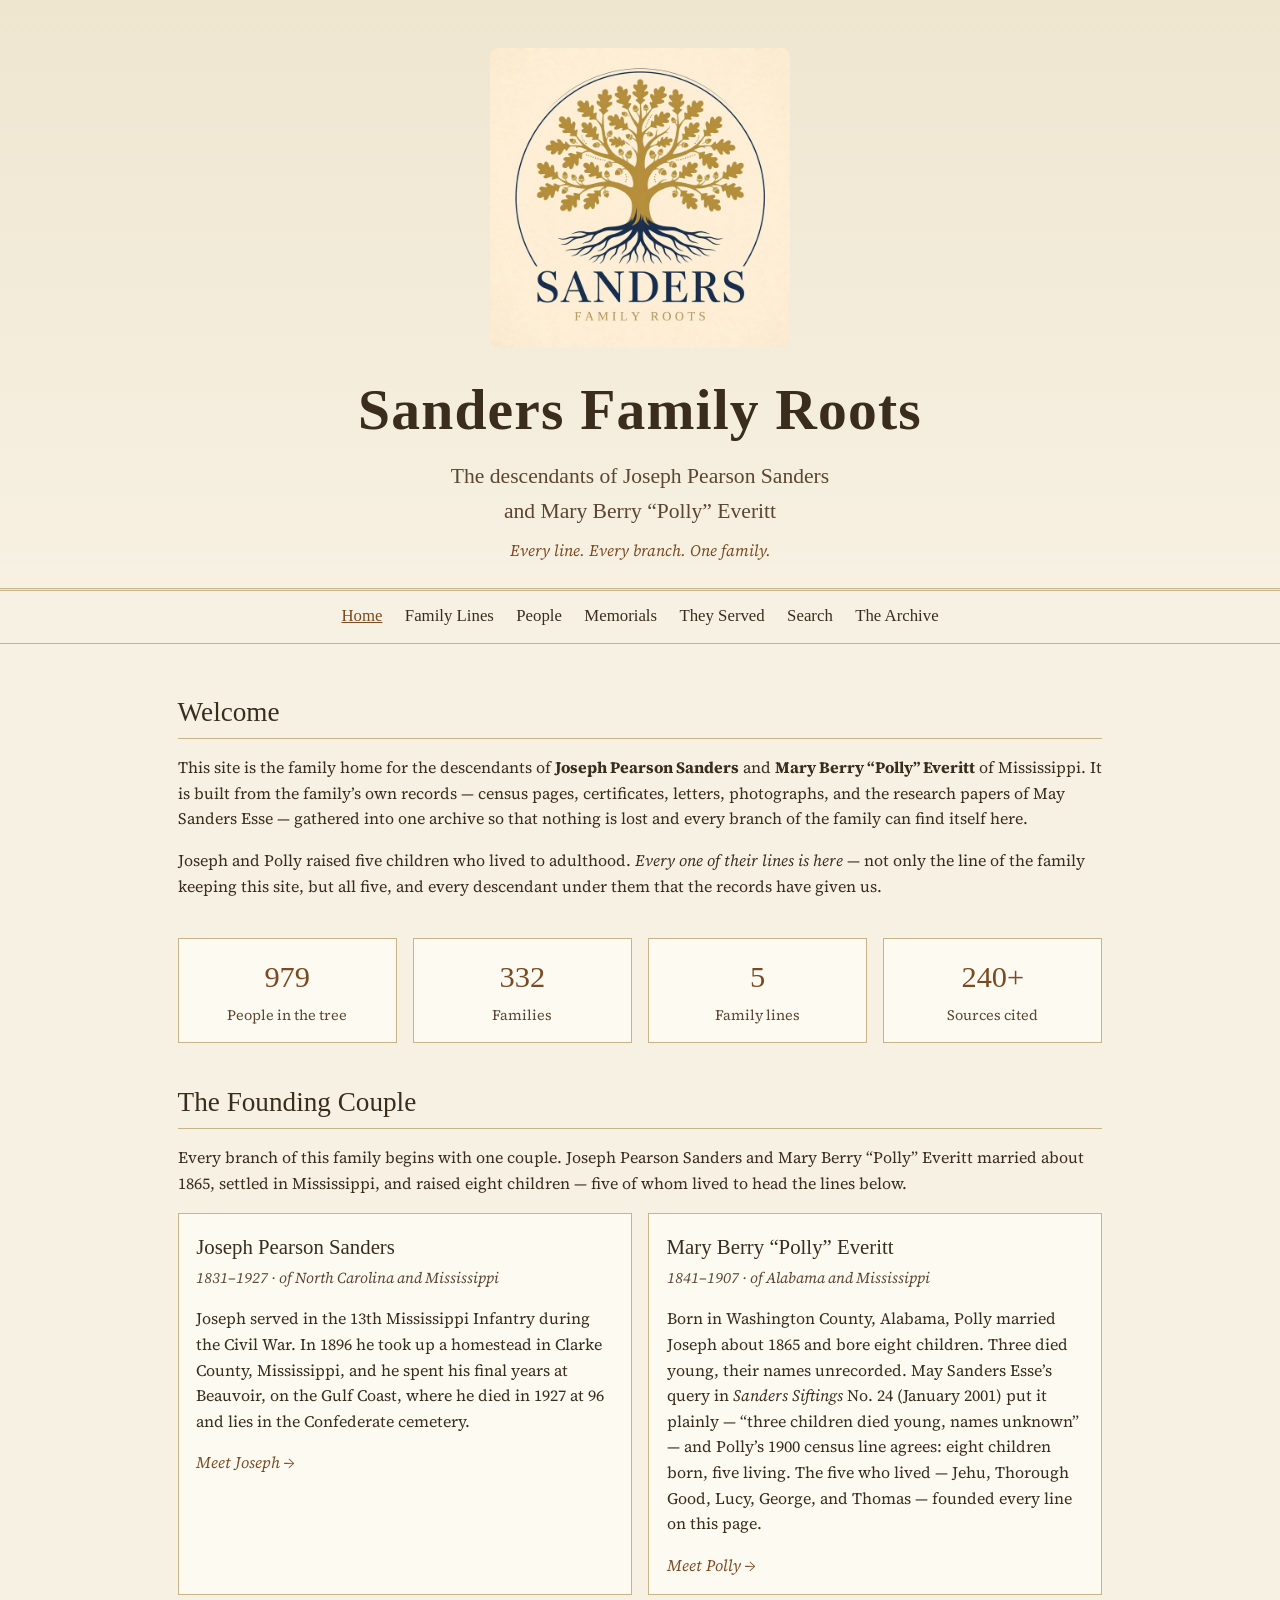
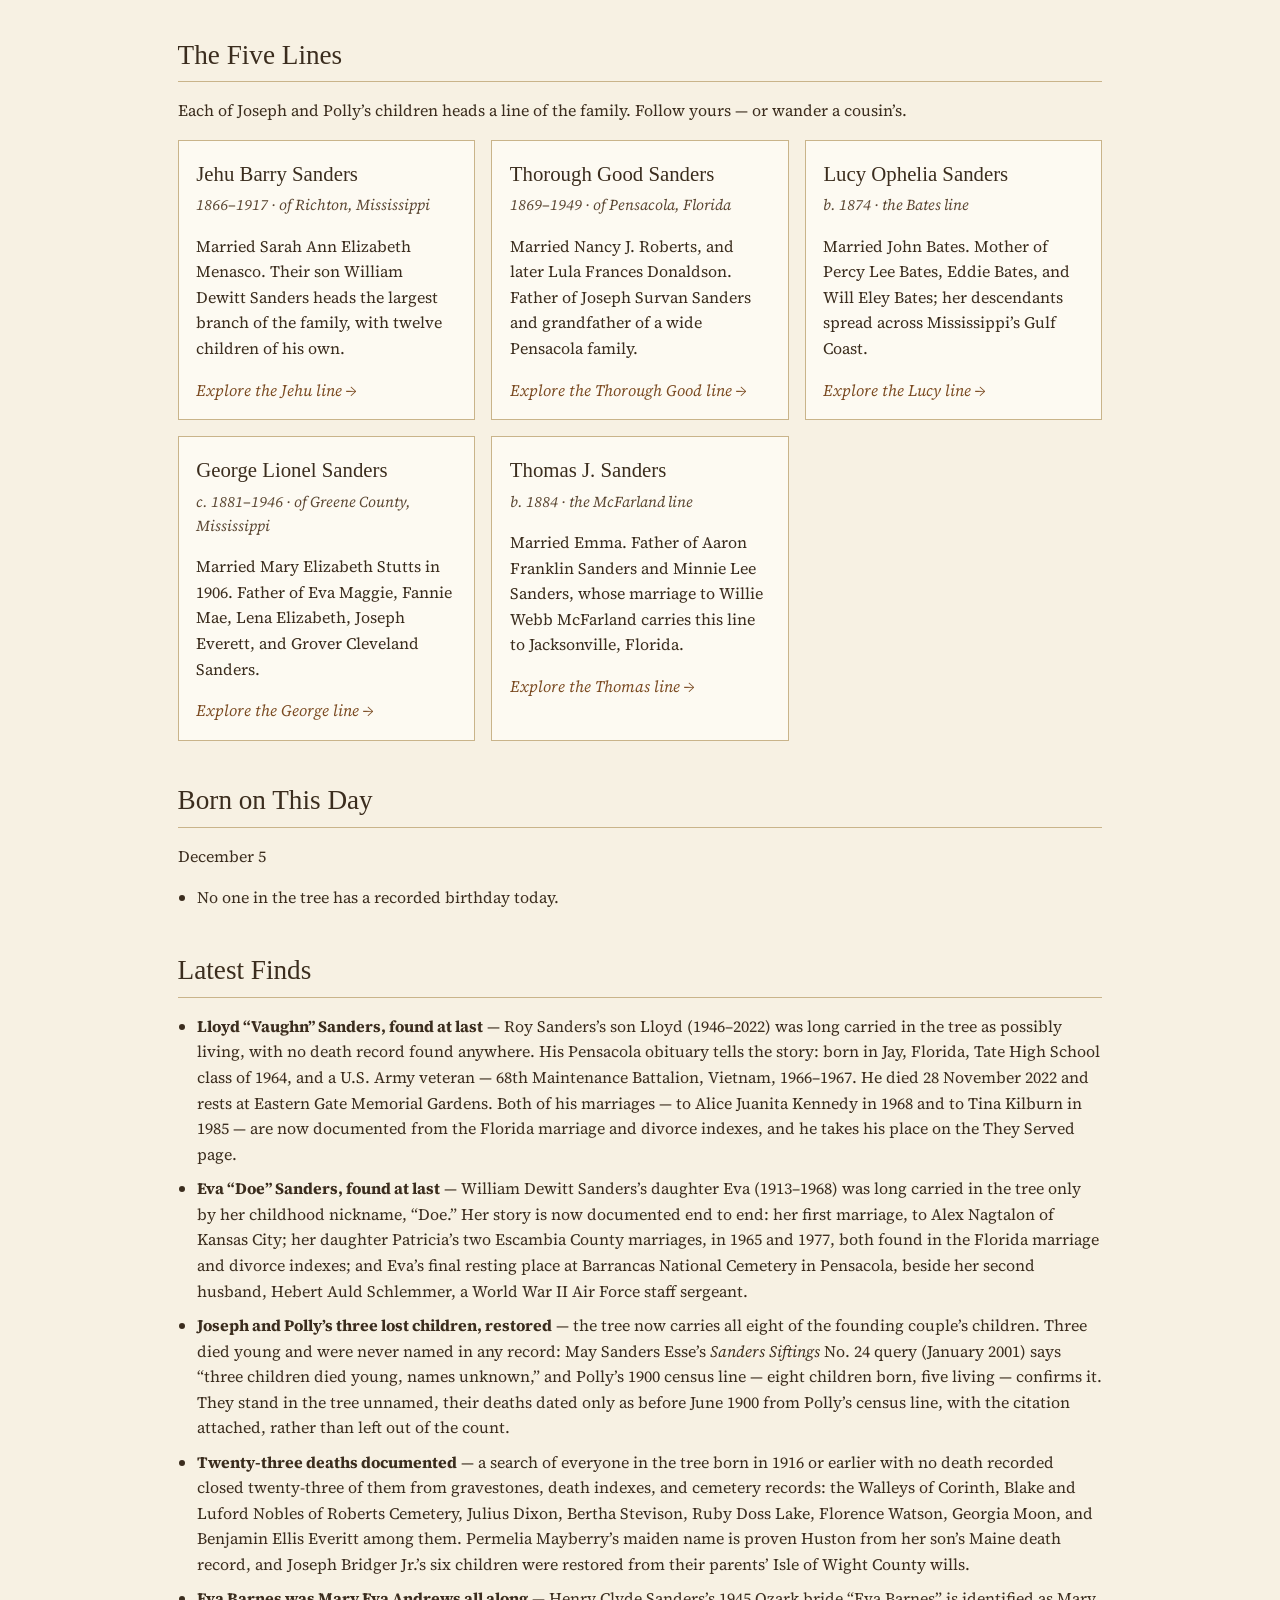
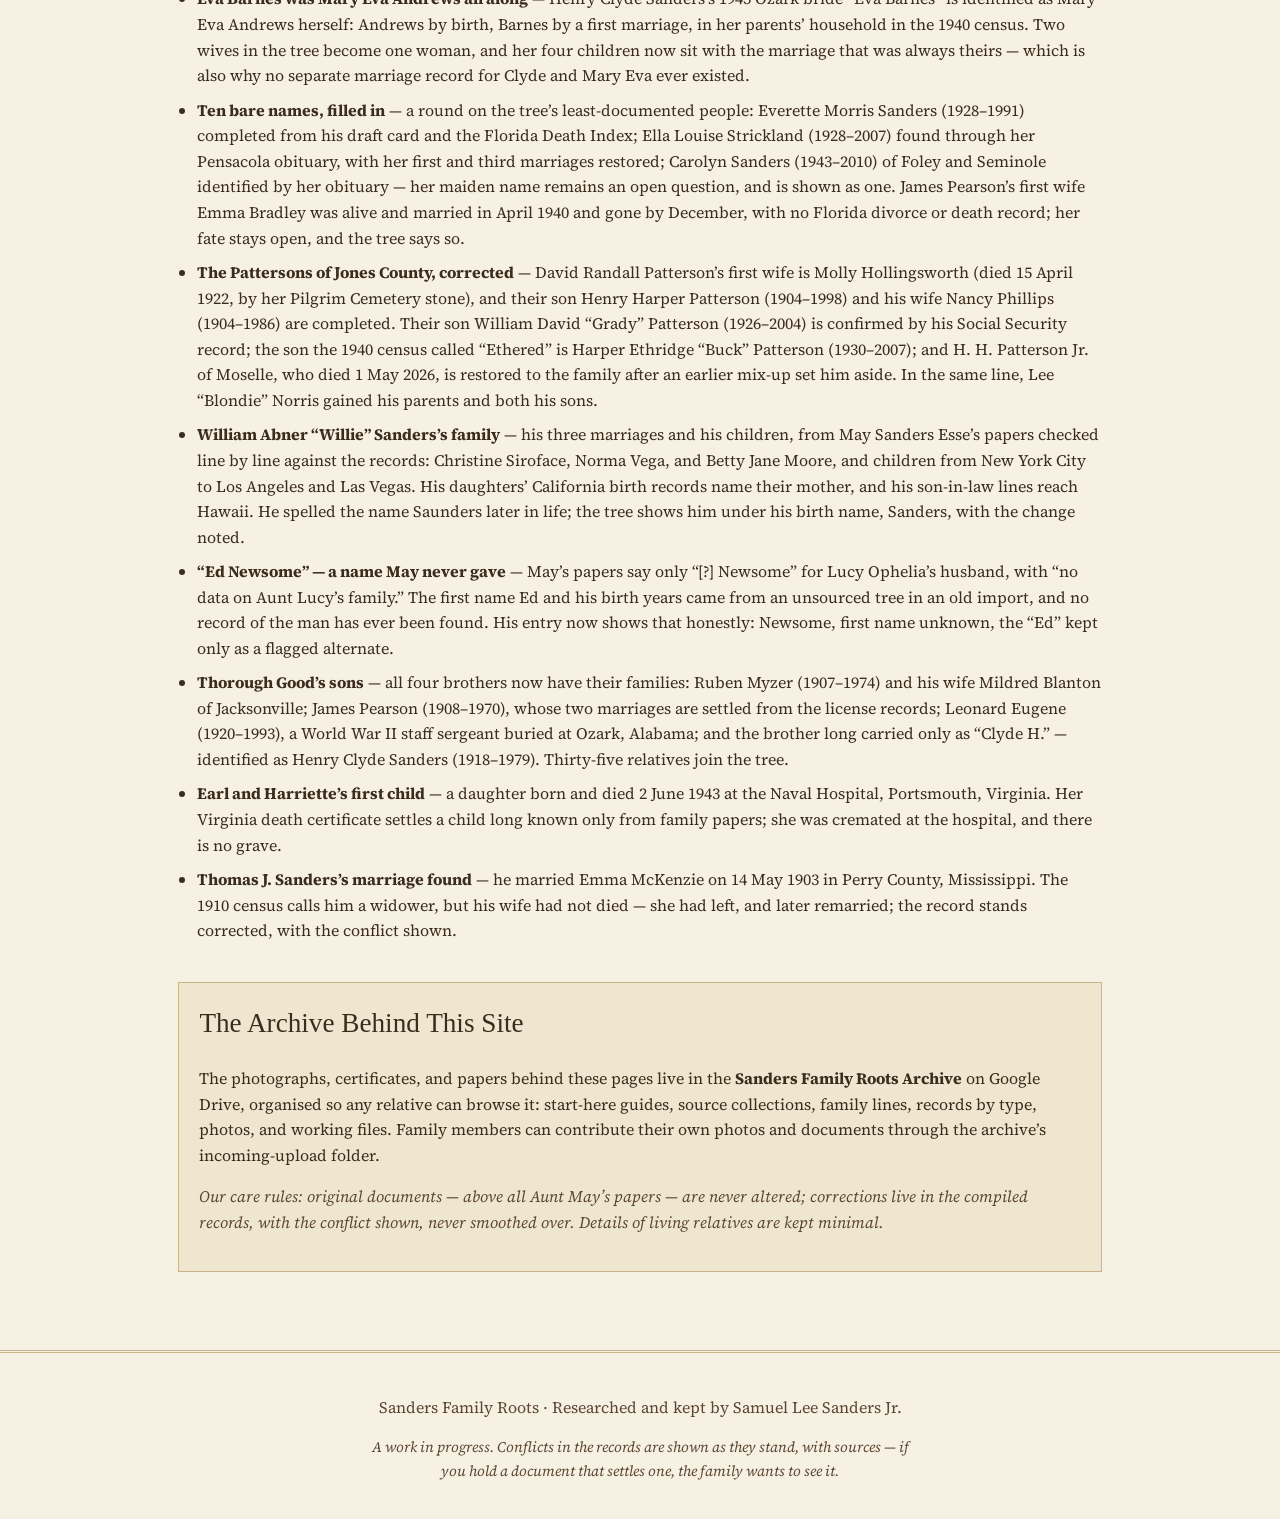
==== index.html @ 0cd50723 "Tree data to 979 people / 332 families; add Samuel Sr. military service view" ====
<!DOCTYPE html>
<html lang="en">
<head>
<meta charset="UTF-8">
<meta name="viewport" content="width=device-width, initial-scale=1.0">
<title>Sanders Family Roots — The Descendants of Joseph Pearson Sanders</title>
<meta name="description" content="A family archive of the descendants of Joseph Pearson Sanders and Mary Berry 'Polly' Everitt — every line, every branch.">
<link rel="preconnect" href="https://fonts.googleapis.com">
<link rel="preconnect" href="https://fonts.gstatic.com" crossorigin>
<link href="https://fonts.googleapis.com/css2?family=IM+Fell+English+SC&family=IM+Fell+English:ital@0;1&family=Source+Serif+4:opsz,wght@8..60,400;8..60,600&display=swap" rel="stylesheet">
<link rel="stylesheet" href="styles.css">
</head>
<body>

<header class="masthead">
  <figure class="site-logo">
    <img src="assets/sanders-family-roots-logo.jpg" alt="Sanders Family Roots logo — a gold oak tree with navy roots inside a circle">
  </figure>
  <h1 class="site-title">Sanders Family Roots</h1>
  <p class="site-subtitle">The descendants of Joseph Pearson Sanders<br>and Mary Berry &ldquo;Polly&rdquo; Everitt</p>
  <p class="site-tagline">Every line. Every branch. One family.</p>
</header>

<nav class="main-nav" aria-label="Main">
  <a href="index.html" aria-current="page">Home</a>
  <a href="lines.html">Family Lines</a>
  <a href="people.html">People</a>
  <a href="memorials.html">Memorials</a>
  <a href="they-served.html">They Served</a>
  <a href="people.html#search">Search</a>
  <a href="index.html#archive">The Archive</a>
</nav>

<main>

  <section class="welcome">
    <h2>Welcome</h2>
    <p>This site is the family home for the descendants of <strong>Joseph Pearson Sanders</strong> and <strong>Mary Berry &ldquo;Polly&rdquo; Everitt</strong> of Mississippi. It is built from the family&rsquo;s own records &mdash; census pages, certificates, letters, photographs, and the research papers of May Sanders Esse &mdash; gathered into one archive so that nothing is lost and every branch of the family can find itself here.</p>
    <p>Joseph and Polly raised five children who lived to adulthood. <em>Every one of their lines is here</em> &mdash; not only the line of the family keeping this site, but all five, and every descendant under them that the records have given us.</p>
  </section>

  <section class="stats" aria-label="The archive in numbers">
    <div class="stat"><span class="stat-number">979</span><span class="stat-label">People in the tree</span></div>
    <div class="stat"><span class="stat-number">332</span><span class="stat-label">Families</span></div>
    <div class="stat"><span class="stat-number">5</span><span class="stat-label">Family lines</span></div>
    <div class="stat"><span class="stat-number">240+</span><span class="stat-label">Sources cited</span></div>
  </section>

  <section class="lines founders">
    <h2>The Founding Couple</h2>
    <p class="lines-intro">Every branch of this family begins with one couple. Joseph Pearson Sanders and Mary Berry &ldquo;Polly&rdquo; Everitt married about 1865, settled in Mississippi, and raised eight children &mdash; five of whom lived to head the lines below.</p>
    <div class="line-cards">

      <article class="line-card">
        <h3>Joseph Pearson Sanders</h3>
        <p class="line-dates">1831–1927 &middot; of North Carolina and Mississippi</p>
        <p>Joseph served in the 13th Mississippi Infantry during the Civil War. In 1896 he took up a homestead in Clarke County, Mississippi, and he spent his final years at Beauvoir, on the Gulf Coast, where he died in 1927 at 96 and lies in the Confederate cemetery.</p>
        <a class="line-link" href="person.html?id=I18109010281">Meet Joseph &rarr;</a>
      </article>

      <article class="line-card">
        <h3>Mary Berry &ldquo;Polly&rdquo; Everitt</h3>
        <p class="line-dates">1841–1907 &middot; of Alabama and Mississippi</p>
        <p>Born in Washington County, Alabama, Polly married Joseph about 1865 and bore eight children. Three died young, their names unrecorded. May Sanders Esse&rsquo;s query in <em>Sanders Siftings</em> No.&nbsp;24 (January 2001) put it plainly &mdash; &ldquo;three children died young, names unknown&rdquo; &mdash; and Polly&rsquo;s 1900 census line agrees: eight children born, five living. The five who lived &mdash; Jehu, Thorough Good, Lucy, George, and Thomas &mdash; founded every line on this page.</p>
        <a class="line-link" href="person.html?id=I18109010239">Meet Polly &rarr;</a>
      </article>

    </div>
  </section>

  <section class="lines">
    <h2>The Five Lines</h2>
    <p class="lines-intro">Each of Joseph and Polly&rsquo;s children heads a line of the family. Follow yours &mdash; or wander a cousin&rsquo;s.</p>
    <div class="line-cards">

      <article class="line-card">
        <h3>Jehu Barry Sanders</h3>
        <p class="line-dates">1866–1917 &middot; of Richton, Mississippi</p>
        <p>Married Sarah Ann Elizabeth Menasco. Their son William Dewitt Sanders heads the largest branch of the family, with twelve children of his own.</p>
        <a class="line-link" href="lines.html#jehu">Explore the Jehu line &rarr;</a>
      </article>

      <article class="line-card">
        <h3>Thorough Good Sanders</h3>
        <p class="line-dates">1869–1949 &middot; of Pensacola, Florida</p>
        <p>Married Nancy J. Roberts, and later Lula Frances Donaldson. Father of Joseph Survan Sanders and grandfather of a wide Pensacola family.</p>
        <a class="line-link" href="lines.html#thorough-good">Explore the Thorough Good line &rarr;</a>
      </article>

      <article class="line-card">
        <h3>Lucy Ophelia Sanders</h3>
        <p class="line-dates">b. 1874 &middot; the Bates line</p>
        <p>Married John Bates. Mother of Percy Lee Bates, Eddie Bates, and Will Eley Bates; her descendants spread across Mississippi&rsquo;s Gulf Coast.</p>
        <a class="line-link" href="lines.html#lucy">Explore the Lucy line &rarr;</a>
      </article>

      <article class="line-card">
        <h3>George Lionel Sanders</h3>
        <p class="line-dates">c. 1881–1946 &middot; of Greene County, Mississippi</p>
        <p>Married Mary Elizabeth Stutts in 1906. Father of Eva Maggie, Fannie Mae, Lena Elizabeth, Joseph Everett, and Grover Cleveland Sanders.</p>
        <a class="line-link" href="lines.html#george">Explore the George line &rarr;</a>
      </article>

      <article class="line-card">
        <h3>Thomas J. Sanders</h3>
        <p class="line-dates">b. 1884 &middot; the McFarland line</p>
        <p>Married Emma. Father of Aaron Franklin Sanders and Minnie Lee Sanders, whose marriage to Willie Webb McFarland carries this line to Jacksonville, Florida.</p>
        <a class="line-link" href="lines.html#thomas">Explore the Thomas line &rarr;</a>
      </article>

    </div>
  </section>

  <section class="latest" id="born-today" hidden>
    <h2>Born on This Day</h2>
    <p class="born-today-date"></p>
    <ul class="finds born-today-list"></ul>
  </section>
  <script>
  (function () {
    var now = new Date();
    var md = String(now.getMonth() + 1).padStart(2, "0") + "-" + String(now.getDate()).padStart(2, "0");
    var monthNames = ["January", "February", "March", "April", "May", "June", "July",
                      "August", "September", "October", "November", "December"];
    fetch("data/people.json")
      .then(function (r) { return r.json(); })
      .then(function (data) {
        var hits = data.people.filter(function (p) { return p.birth_md === md; });
        hits.sort(function (a, b) { return (a.birth_year || 0) - (b.birth_year || 0); });
        var sec = document.getElementById("born-today");
        sec.querySelector(".born-today-date").textContent =
          monthNames[now.getMonth()] + " " + now.getDate();
        var list = sec.querySelector(".born-today-list");
        if (!hits.length) {
          var li = document.createElement("li");
          li.textContent = "No one in the tree has a recorded birthday today.";
          list.appendChild(li);
        } else {
          hits.forEach(function (p) {
            var li = document.createElement("li");
            var a = document.createElement("a");
            a.href = "person.html?id=" + p.id;
            a.textContent = p.name;
            li.appendChild(a);
            li.appendChild(document.createTextNode(
              " \u2014 born " + p.birth_date + " \u00b7 " + p.line));
            list.appendChild(li);
          });
        }
        sec.hidden = false;
      })
      .catch(function () { /* leave the section hidden if the data cannot load */ });
  })();
  </script>

  <section class="latest">
    <h2>Latest Finds</h2>
    <ul class="finds">
      <li><strong>Lloyd &ldquo;Vaughn&rdquo; Sanders, found at last</strong> &mdash; Roy Sanders&rsquo;s son Lloyd (1946&ndash;2022) was long carried in the tree as possibly living, with no death record found anywhere. His Pensacola obituary tells the story: born in Jay, Florida, Tate High School class of 1964, and a U.S. Army veteran &mdash; 68th Maintenance Battalion, Vietnam, 1966&ndash;1967. He died 28 November 2022 and rests at Eastern Gate Memorial Gardens. Both of his marriages &mdash; to Alice Juanita Kennedy in 1968 and to Tina Kilburn in 1985 &mdash; are now documented from the Florida marriage and divorce indexes, and he takes his place on the They Served page.</li>
      <li><strong>Eva &ldquo;Doe&rdquo; Sanders, found at last</strong> &mdash; William Dewitt Sanders&rsquo;s daughter Eva (1913&ndash;1968) was long carried in the tree only by her childhood nickname, &ldquo;Doe.&rdquo; Her story is now documented end to end: her first marriage, to Alex Nagtalon of Kansas City; her daughter Patricia&rsquo;s two Escambia County marriages, in 1965 and 1977, both found in the Florida marriage and divorce indexes; and Eva&rsquo;s final resting place at Barrancas National Cemetery in Pensacola, beside her second husband, Hebert Auld Schlemmer, a World War II Air Force staff sergeant.</li>
      <li><strong>Joseph and Polly&rsquo;s three lost children, restored</strong> &mdash; the tree now carries all eight of the founding couple&rsquo;s children. Three died young and were never named in any record: May Sanders Esse&rsquo;s <em>Sanders Siftings</em> No.&nbsp;24 query (January 2001) says &ldquo;three children died young, names unknown,&rdquo; and Polly&rsquo;s 1900 census line &mdash; eight children born, five living &mdash; confirms it. They stand in the tree unnamed, their deaths dated only as before June 1900 from Polly&rsquo;s census line, with the citation attached, rather than left out of the count.</li>
      <li><strong>Twenty-three deaths documented</strong> &mdash; a search of everyone in the tree born in 1916 or earlier with no death recorded closed twenty-three of them from gravestones, death indexes, and cemetery records: the Walleys of Corinth, Blake and Luford Nobles of Roberts Cemetery, Julius Dixon, Bertha Stevison, Ruby Doss Lake, Florence Watson, Georgia Moon, and Benjamin Ellis Everitt among them. Permelia Mayberry&rsquo;s maiden name is proven Huston from her son&rsquo;s Maine death record, and Joseph Bridger Jr.&rsquo;s six children were restored from their parents&rsquo; Isle of Wight County wills.</li>
      <li><strong>Eva Barnes was Mary Eva Andrews all along</strong> &mdash; Henry Clyde Sanders&rsquo;s 1945 Ozark bride &ldquo;Eva Barnes&rdquo; is identified as Mary Eva Andrews herself: Andrews by birth, Barnes by a first marriage, in her parents&rsquo; household in the 1940 census. Two wives in the tree become one woman, and her four children now sit with the marriage that was always theirs &mdash; which is also why no separate marriage record for Clyde and Mary Eva ever existed.</li>
      <li><strong>Ten bare names, filled in</strong> &mdash; a round on the tree&rsquo;s least-documented people: Everette Morris Sanders (1928&ndash;1991) completed from his draft card and the Florida Death Index; Ella Louise Strickland (1928&ndash;2007) found through her Pensacola obituary, with her first and third marriages restored; Carolyn Sanders (1943&ndash;2010) of Foley and Seminole identified by her obituary &mdash; her maiden name remains an open question, and is shown as one. James Pearson&rsquo;s first wife Emma Bradley was alive and married in April 1940 and gone by December, with no Florida divorce or death record; her fate stays open, and the tree says so.</li>
      <li><strong>The Pattersons of Jones County, corrected</strong> &mdash; David Randall Patterson&rsquo;s first wife is Molly Hollingsworth (died 15 April 1922, by her Pilgrim Cemetery stone), and their son Henry Harper Patterson (1904&ndash;1998) and his wife Nancy Phillips (1904&ndash;1986) are completed. Their son William David &ldquo;Grady&rdquo; Patterson (1926&ndash;2004) is confirmed by his Social Security record; the son the 1940 census called &ldquo;Ethered&rdquo; is Harper Ethridge &ldquo;Buck&rdquo; Patterson (1930&ndash;2007); and H.&nbsp;H. Patterson Jr. of Moselle, who died 1 May 2026, is restored to the family after an earlier mix-up set him aside. In the same line, Lee &ldquo;Blondie&rdquo; Norris gained his parents and both his sons.</li>
      <li><strong>William Abner &ldquo;Willie&rdquo; Sanders&rsquo;s family</strong> &mdash; his three marriages and his children, from May Sanders Esse&rsquo;s papers checked line by line against the records: Christine Siroface, Norma Vega, and Betty Jane Moore, and children from New York City to Los Angeles and Las Vegas. His daughters&rsquo; California birth records name their mother, and his son-in-law lines reach Hawaii. He spelled the name Saunders later in life; the tree shows him under his birth name, Sanders, with the change noted.</li>
      <li><strong>&ldquo;Ed Newsome&rdquo; &mdash; a name May never gave</strong> &mdash; May&rsquo;s papers say only &ldquo;[?] Newsome&rdquo; for Lucy Ophelia&rsquo;s husband, with &ldquo;no data on Aunt Lucy&rsquo;s family.&rdquo; The first name Ed and his birth years came from an unsourced tree in an old import, and no record of the man has ever been found. His entry now shows that honestly: Newsome, first name unknown, the &ldquo;Ed&rdquo; kept only as a flagged alternate.</li>
      <li><strong>Thorough Good&rsquo;s sons</strong> &mdash; all four brothers now have their families: Ruben Myzer (1907&ndash;1974) and his wife Mildred Blanton of Jacksonville; James Pearson (1908&ndash;1970), whose two marriages are settled from the license records; Leonard Eugene (1920&ndash;1993), a World War II staff sergeant buried at Ozark, Alabama; and the brother long carried only as &ldquo;Clyde H.&rdquo; &mdash; identified as Henry Clyde Sanders (1918&ndash;1979). Thirty-five relatives join the tree.</li>
      <li><strong>Earl and Harriette&rsquo;s first child</strong> &mdash; a daughter born and died 2 June 1943 at the Naval Hospital, Portsmouth, Virginia. Her Virginia death certificate settles a child long known only from family papers; she was cremated at the hospital, and there is no grave.</li>
      <li><strong>Thomas J. Sanders&rsquo;s marriage found</strong> &mdash; he married Emma McKenzie on 14 May 1903 in Perry County, Mississippi. The 1910 census calls him a widower, but his wife had not died &mdash; she had left, and later remarried; the record stands corrected, with the conflict shown.</li>
    </ul>
  </section>

  <section class="archive-note" id="archive">
    <h2>The Archive Behind This Site</h2>
    <p>The photographs, certificates, and papers behind these pages live in the <strong>Sanders Family Roots Archive</strong> on Google Drive, organised so any relative can browse it: start-here guides, source collections, family lines, records by type, photos, and working files. Family members can contribute their own photos and documents through the archive&rsquo;s incoming-upload folder.</p>
    <p class="care-rules">Our care rules: original documents &mdash; above all Aunt May&rsquo;s papers &mdash; are never altered; corrections live in the compiled records, with the conflict shown, never smoothed over. Details of living relatives are kept minimal.</p>
  </section>

</main>

<footer>
  <p>Sanders Family Roots &middot; Researched and kept by Samuel Lee Sanders Jr.</p>
  <p class="footer-note">A work in progress. Conflicts in the records are shown as they stand, with sources &mdash; if you hold a document that settles one, the family wants to see it.</p>
</footer>

</body>
</html>
---- styles.css ----
/* Sanders Family Roots — archival paper style */
:root {
  --paper: #f7f1e3;
  --paper-deep: #efe6d0;
  --ink: #3b2d1e;
  --ink-soft: #5a4632;
  --accent: #7a4a21;
  --rule: #c9b48a;
  --card: #fdfaf2;
}

* { box-sizing: border-box; }

body {
  margin: 0;
  background: var(--paper);
  color: var(--ink);
  font-family: "Source Serif 4", Georgia, "Times New Roman", serif;
  line-height: 1.6;
}

/* Masthead */
.masthead {
  text-align: center;
  padding: 3rem 1rem 1.5rem;
  background: linear-gradient(var(--paper-deep), var(--paper));
  border-bottom: 3px double var(--rule);
}

.portrait { margin: 0 auto 1rem; max-width: 240px; }
.portrait img {
  width: 100%;
  border: 1px solid var(--rule);
  padding: 6px;
  background: var(--card);
  box-shadow: 0 2px 10px rgba(59, 45, 30, 0.18);
}
.portrait figcaption {
  font-style: italic;
  color: var(--ink-soft);
  font-size: 0.9rem;
  margin-top: 0.4rem;
}

.site-logo { margin: 0 auto 1rem; max-width: 300px; }
.site-logo img { width: 100%; display: block; border-radius: 8px; }

.site-title {
  font-family: "IM Fell English SC", "IM Fell English", serif;
  font-size: clamp(2.2rem, 6vw, 3.6rem);
  margin: 0.2rem 0;
  letter-spacing: 0.02em;
}
.site-subtitle {
  font-family: "IM Fell English", serif;
  font-size: clamp(1.05rem, 3vw, 1.35rem);
  margin: 0.2rem 0;
  color: var(--ink-soft);
}
.site-tagline { font-style: italic; color: var(--accent); margin: 0.6rem 0 0; }

/* Nav */
.main-nav {
  display: flex; flex-wrap: wrap; justify-content: center; gap: 0.4rem 1.4rem;
  padding: 0.8rem 1rem;
  border-bottom: 1px solid var(--rule);
  background: var(--paper);
}
.main-nav a {
  color: var(--ink); text-decoration: none;
  font-family: "IM Fell English", serif; font-size: 1.05rem;
}
.main-nav a:hover, .main-nav a[aria-current="page"] { color: var(--accent); text-decoration: underline; }

/* Layout */
main { max-width: 960px; margin: 0 auto; padding: 1.5rem 1.1rem 2.5rem; }
section { margin-bottom: 2.4rem; }
h2 {
  font-family: "IM Fell English SC", "IM Fell English", serif;
  font-size: 1.7rem; font-weight: normal;
  border-bottom: 1px solid var(--rule);
  padding-bottom: 0.25rem; margin-bottom: 0.9rem;
}
h3 { font-family: "IM Fell English", serif; font-weight: normal; font-size: 1.3rem; margin: 0 0 0.2rem; }

/* Stats */
.stats { display: flex; flex-wrap: wrap; gap: 1rem; justify-content: space-between; }
.stat {
  flex: 1 1 140px; text-align: center;
  background: var(--card); border: 1px solid var(--rule);
  padding: 0.9rem 0.5rem;
}
.stat-number { display: block; font-family: "IM Fell English", serif; font-size: 1.9rem; color: var(--accent); }
.stat-label { font-size: 0.9rem; color: var(--ink-soft); }

/* Line cards */
.line-cards { display: grid; grid-template-columns: repeat(auto-fit, minmax(260px, 1fr)); gap: 1rem; }
.line-card { background: var(--card); border: 1px solid var(--rule); padding: 1rem 1.1rem; }
.line-dates { font-style: italic; color: var(--ink-soft); margin: 0 0 0.5rem; font-size: 0.95rem; }
.line-link { color: var(--accent); text-decoration: none; font-style: italic; }
.line-link:hover { text-decoration: underline; }

/* Finds */
.finds { padding-left: 1.2rem; }
.finds li { margin-bottom: 0.55rem; }

/* Archive note */
.archive-note { background: var(--paper-deep); border: 1px solid var(--rule); padding: 1.2rem 1.3rem; }
.archive-note h2 { border-bottom: none; margin-top: 0; }
.care-rules { font-style: italic; color: var(--ink-soft); }

/* Compact masthead for sub-pages */
.masthead.compact { padding: 1.8rem 1rem 1.1rem; }
.masthead.compact .site-title { font-size: clamp(1.8rem, 5vw, 2.6rem); }

/* People index / person view / lines */
.search-wrap label {
  display: block; font-family: "IM Fell English", serif; font-size: 1.05rem; margin-bottom: 0.3rem;
}
.search-wrap input {
  width: 100%; max-width: 480px; padding: 0.55rem 0.7rem;
  font: inherit; color: var(--ink);
  background: var(--card); border: 1px solid var(--rule); border-radius: 2px;
}
.alpha-head {
  margin: 1.3rem 0 0.3rem; color: var(--accent);
  border-bottom: 1px solid var(--rule); padding-bottom: 0.15rem;
}
.person-row { padding: 0.22rem 0; }
.person-row a { color: var(--ink); }
.person-row a:hover { color: var(--accent); }
.person-meta { color: var(--ink-soft); font-size: 0.93rem; }
.line-tag { font-style: italic; }
.living-note { font-style: italic; color: var(--ink-soft); }
.line-badge {
  display: inline-block; background: var(--paper-deep); border: 1px solid var(--rule);
  padding: 0.15rem 0.6rem; font-family: "IM Fell English", serif; color: var(--accent);
}
.facts { display: grid; grid-template-columns: max-content 1fr; gap: 0.25rem 1rem; margin: 1rem 0; }
.facts dt { font-family: "IM Fell English", serif; color: var(--accent); }
.facts dd { margin: 0; }
.rel-list { list-style: none; padding-left: 0; margin: 0.3rem 0 1rem; }
.rel-list li { padding: 0.18rem 0; }
.rel-list a { color: var(--ink); }
.rel-list a:hover { color: var(--accent); }
.none { color: var(--ink-soft); font-style: italic; }
.back-links { margin-top: 1.6rem; }
.line-section h4 { font-family: "IM Fell English", serif; font-weight: normal; font-size: 1.1rem; color: var(--accent); margin: 1rem 0 0.2rem; }

/* Memorials */
.memorial { margin: 1.2rem 0 1.6rem; }
.memorial-photo { margin: 0 0 1rem; max-width: 420px; }
.memorial-photo img {
  width: 100%;
  border: 1px solid var(--rule);
  padding: 6px;
  background: var(--card);
  box-shadow: 0 2px 10px rgba(59, 45, 30, 0.18);
}
.memorial-photo figcaption {
  font-style: italic; color: var(--ink-soft); font-size: 0.92rem; margin-top: 0.4rem;
}
.obituary {
  background: var(--card); border: 1px solid var(--rule);
  padding: 1rem 1.25rem; max-width: 720px;
}
.obituary-source {
  font-family: "IM Fell English", serif; color: var(--accent); margin-top: 0;
}
.memorial-cards {
  display: grid; grid-template-columns: repeat(auto-fill, minmax(220px, 1fr)); gap: 1rem;
}
.memorial-card {
  display: block; background: var(--card); border: 1px solid var(--rule);
  padding: 0.8rem; color: var(--ink); text-decoration: none;
}
.memorial-card:hover { border-color: var(--accent); }
.memorial-card img {
  width: 100%; height: 180px; object-fit: cover;
  border: 1px solid var(--rule); margin-bottom: 0.6rem; background: var(--paper-deep);
}
.memorial-card-name { display: block; font-family: "IM Fell English", serif; font-size: 1.12rem; }
.memorial-card-dates, .memorial-card-burial {
  display: block; color: var(--ink-soft); font-size: 0.92rem;
}
.memorial-card-has { display: block; font-style: italic; color: var(--accent); font-size: 0.92rem; margin-top: 0.3rem; }

/* Footer */
footer {
  text-align: center; padding: 1.6rem 1rem 2.2rem;
  border-top: 3px double var(--rule);
  color: var(--ink-soft);
}
.footer-note { font-style: italic; font-size: 0.92rem; max-width: 560px; margin: 0.3rem auto 0; }
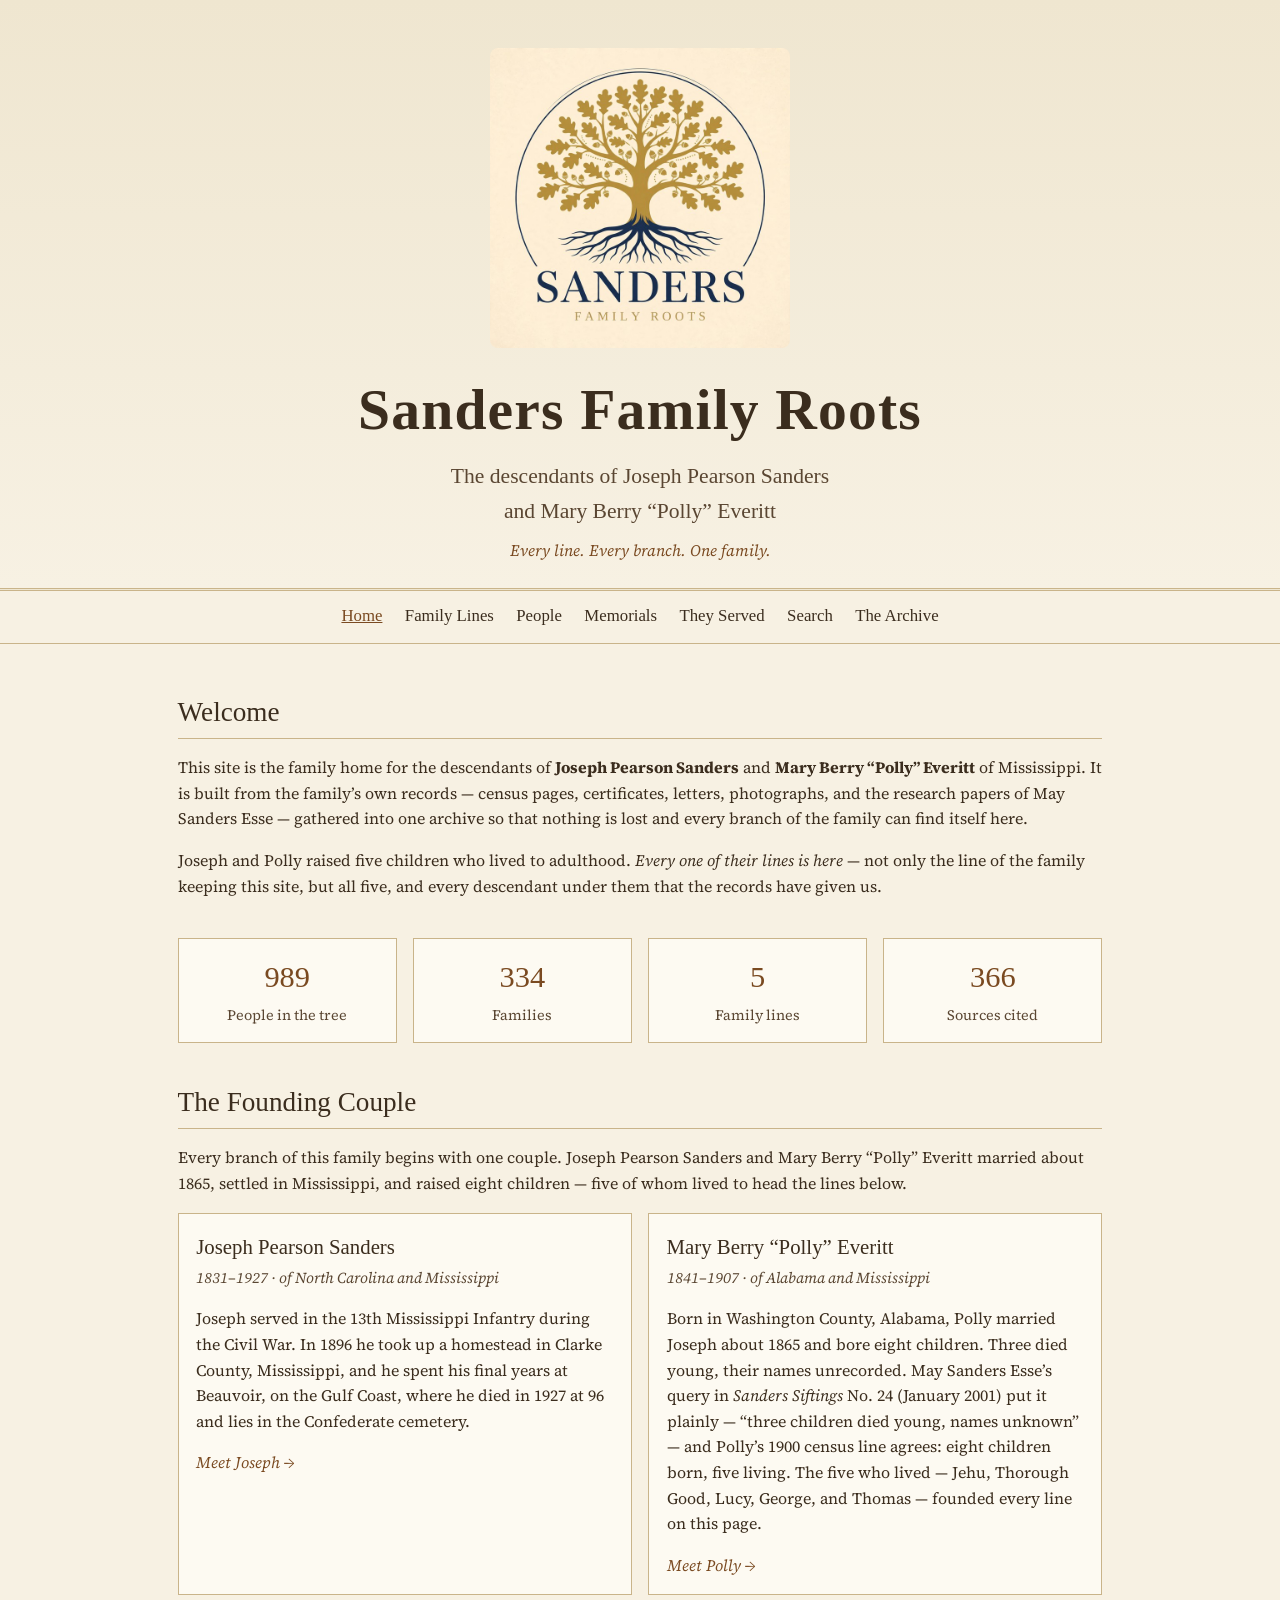
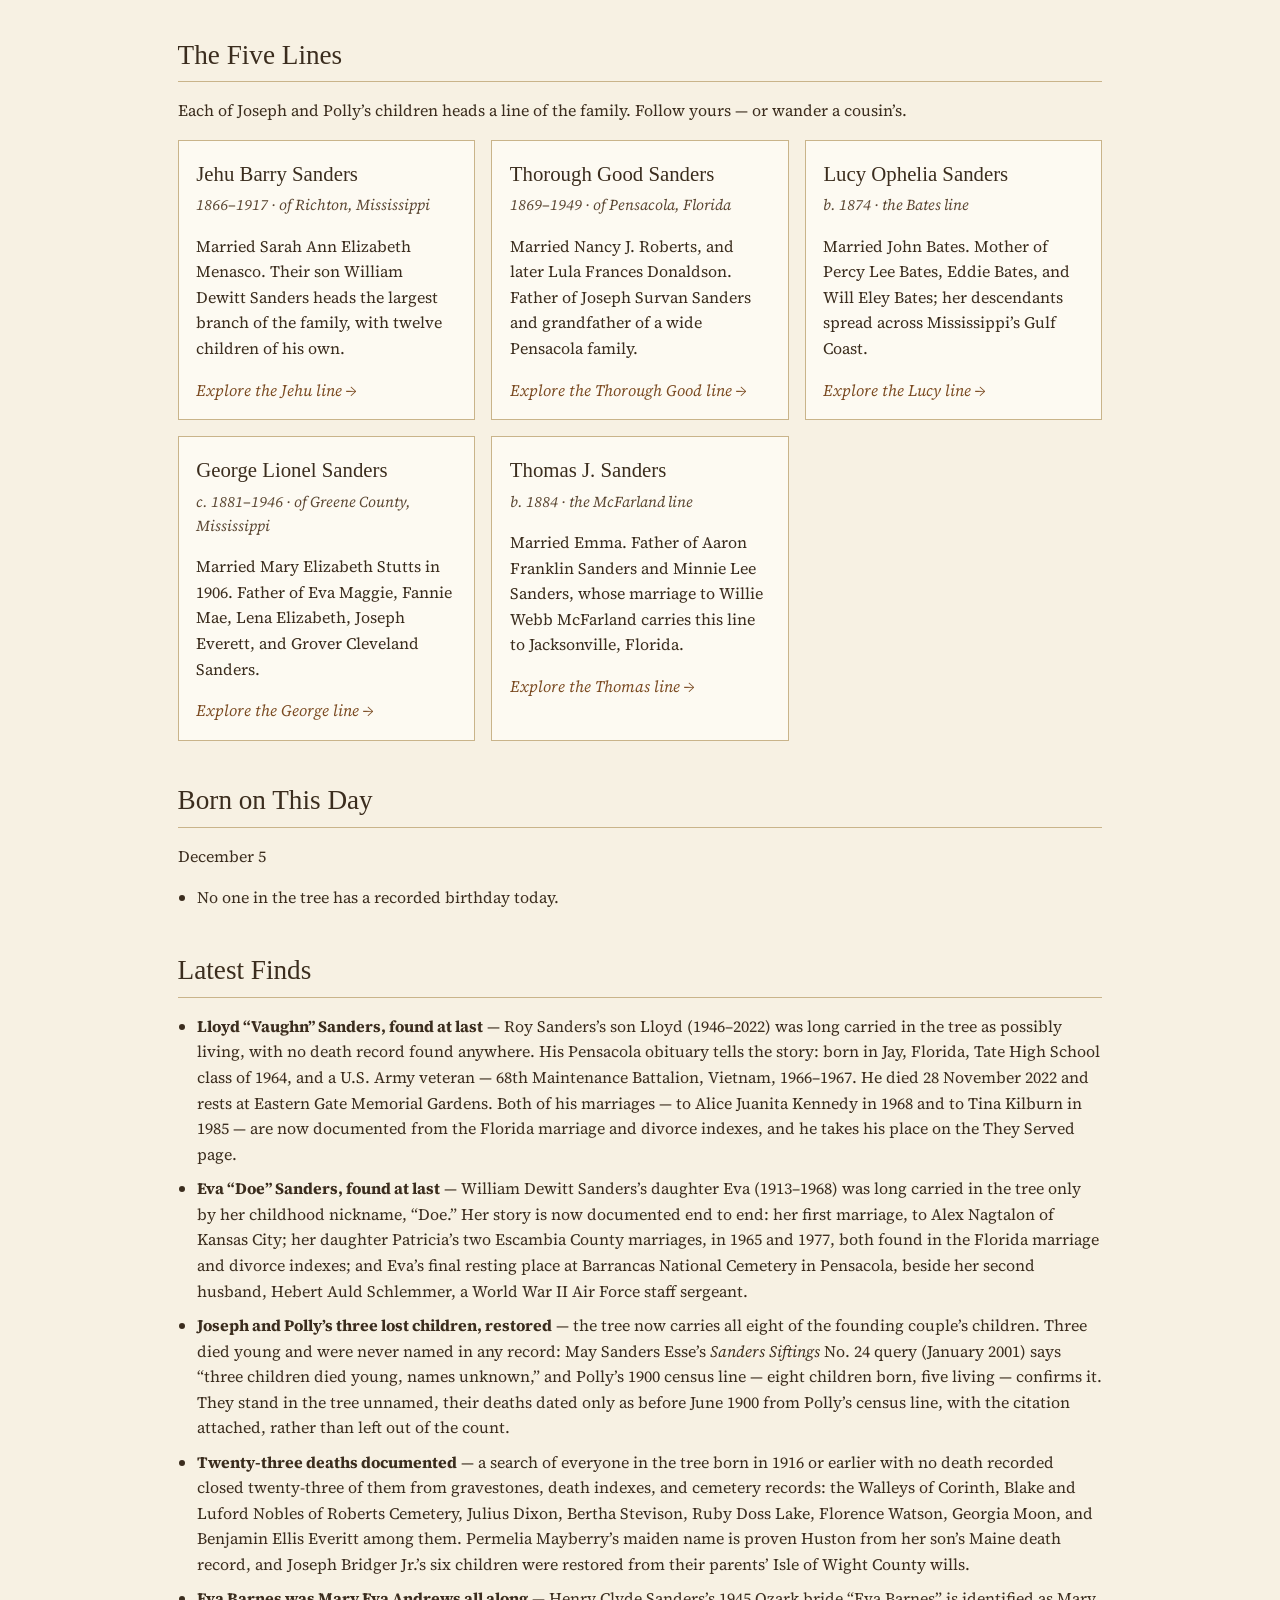
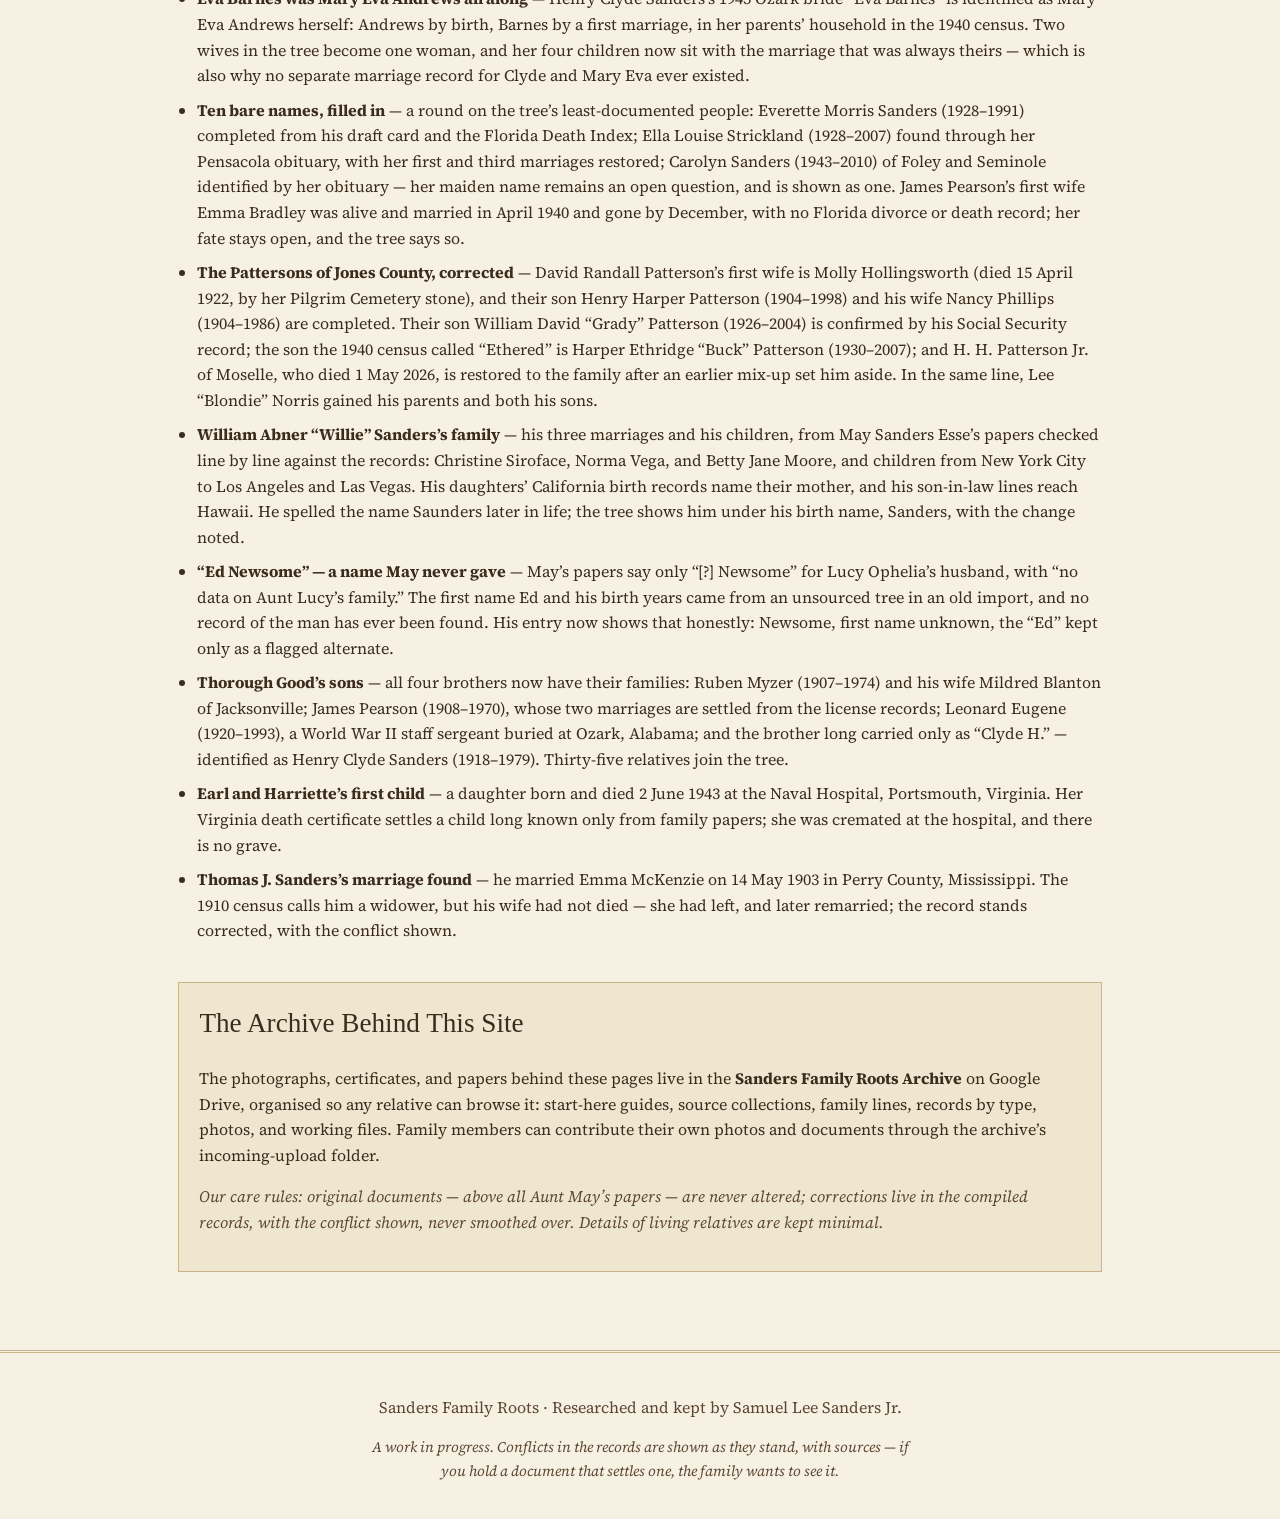
==== commit 773acaf3: "Update to 989 people / 334 families — 22 Nov 2026 folds" ====
--- a/index.html
+++ b/index.html
@@ -40,10 +40,10 @@
   </section>
 
   <section class="stats" aria-label="The archive in numbers">
-    <div class="stat"><span class="stat-number">979</span><span class="stat-label">People in the tree</span></div>
-    <div class="stat"><span class="stat-number">332</span><span class="stat-label">Families</span></div>
+    <div class="stat"><span class="stat-number">989</span><span class="stat-label">People in the tree</span></div>
+    <div class="stat"><span class="stat-number">334</span><span class="stat-label">Families</span></div>
     <div class="stat"><span class="stat-number">5</span><span class="stat-label">Family lines</span></div>
-    <div class="stat"><span class="stat-number">240+</span><span class="stat-label">Sources cited</span></div>
+    <div class="stat"><span class="stat-number">366</span><span class="stat-label">Sources cited</span></div>
   </section>
 
   <section class="lines founders">
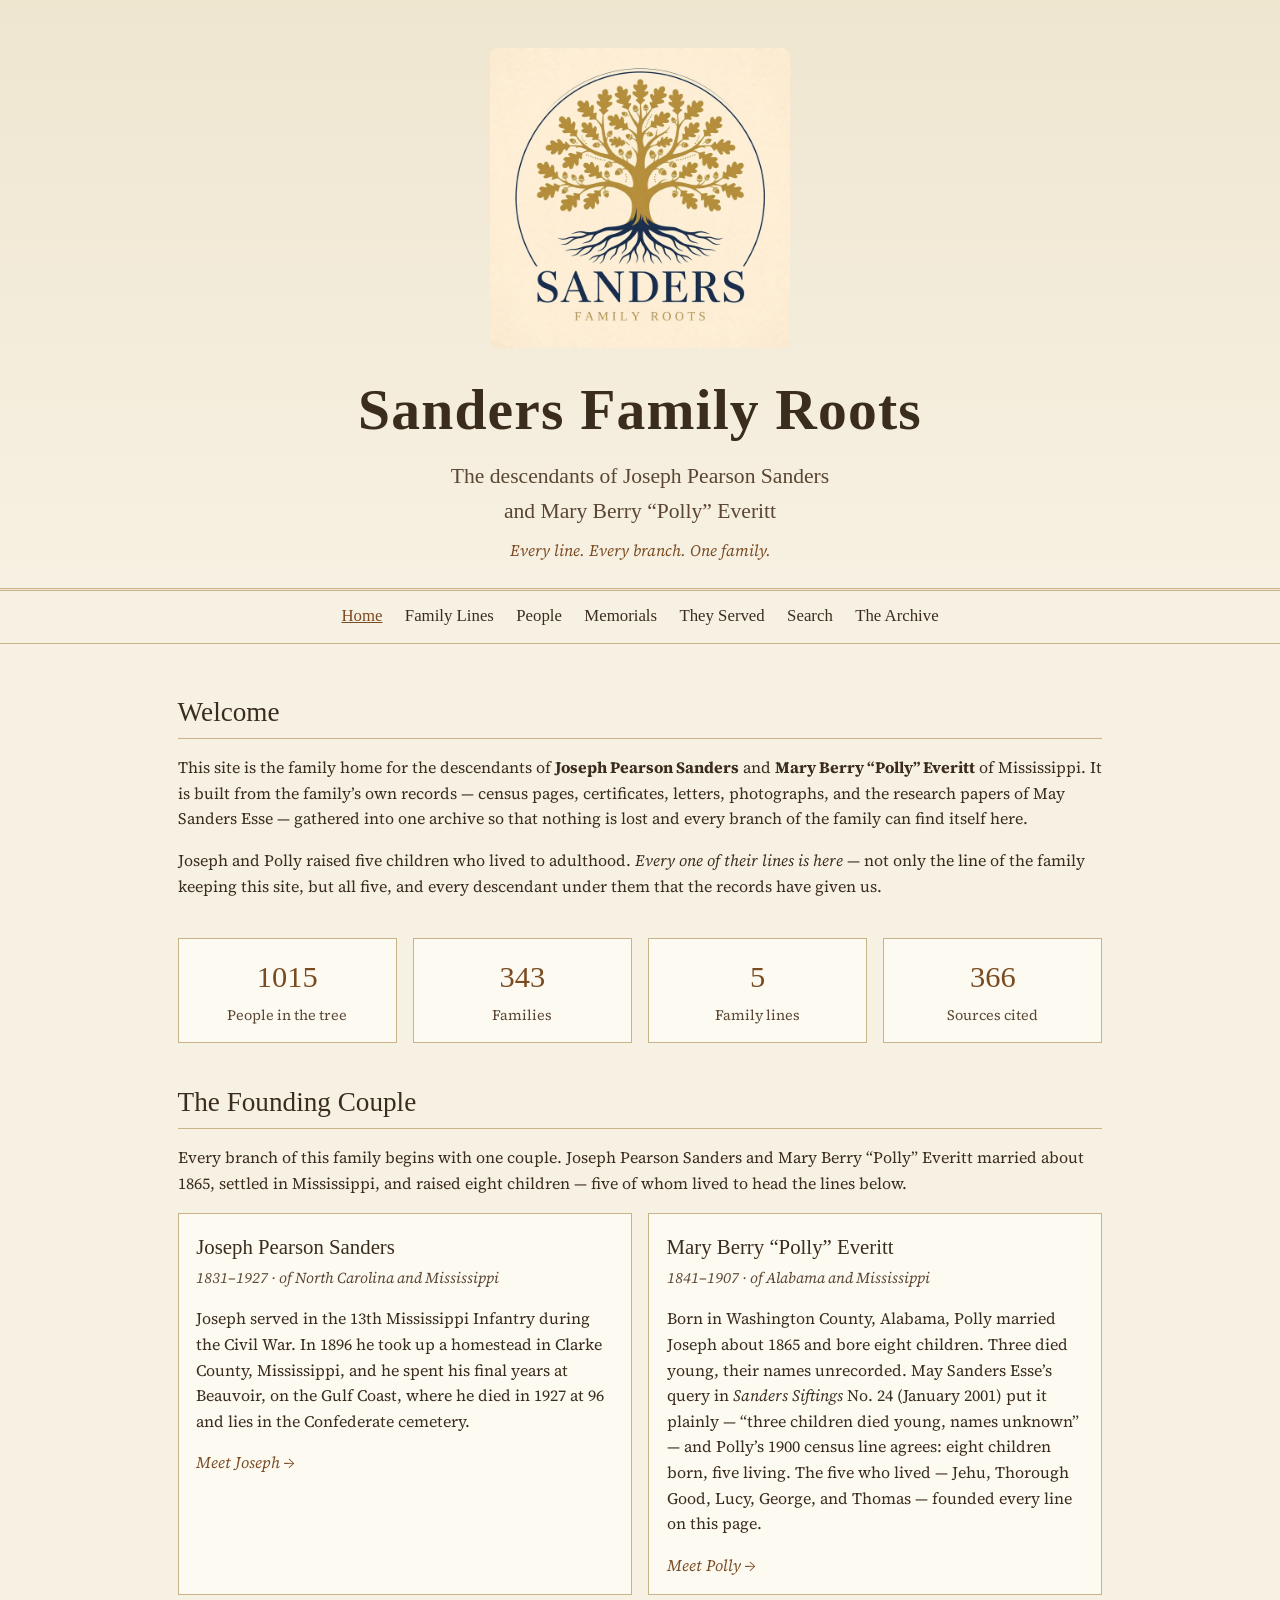
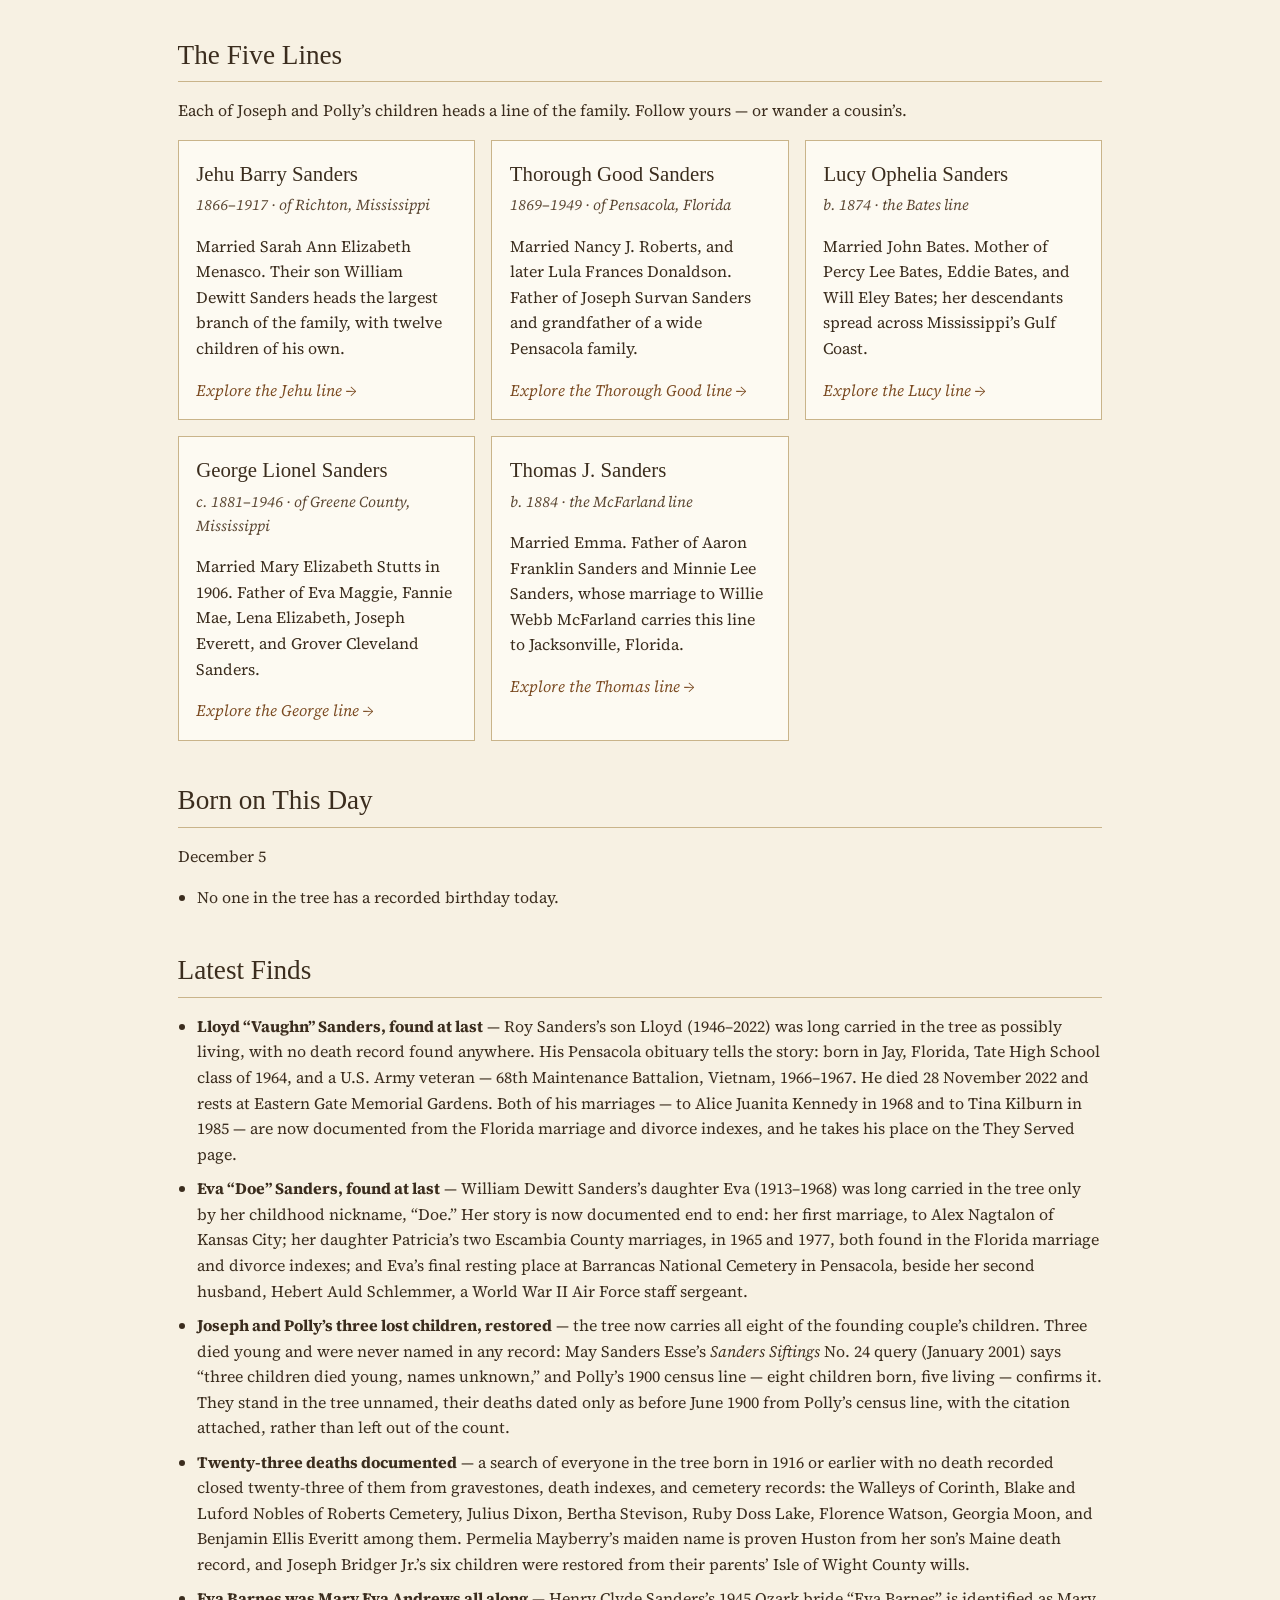
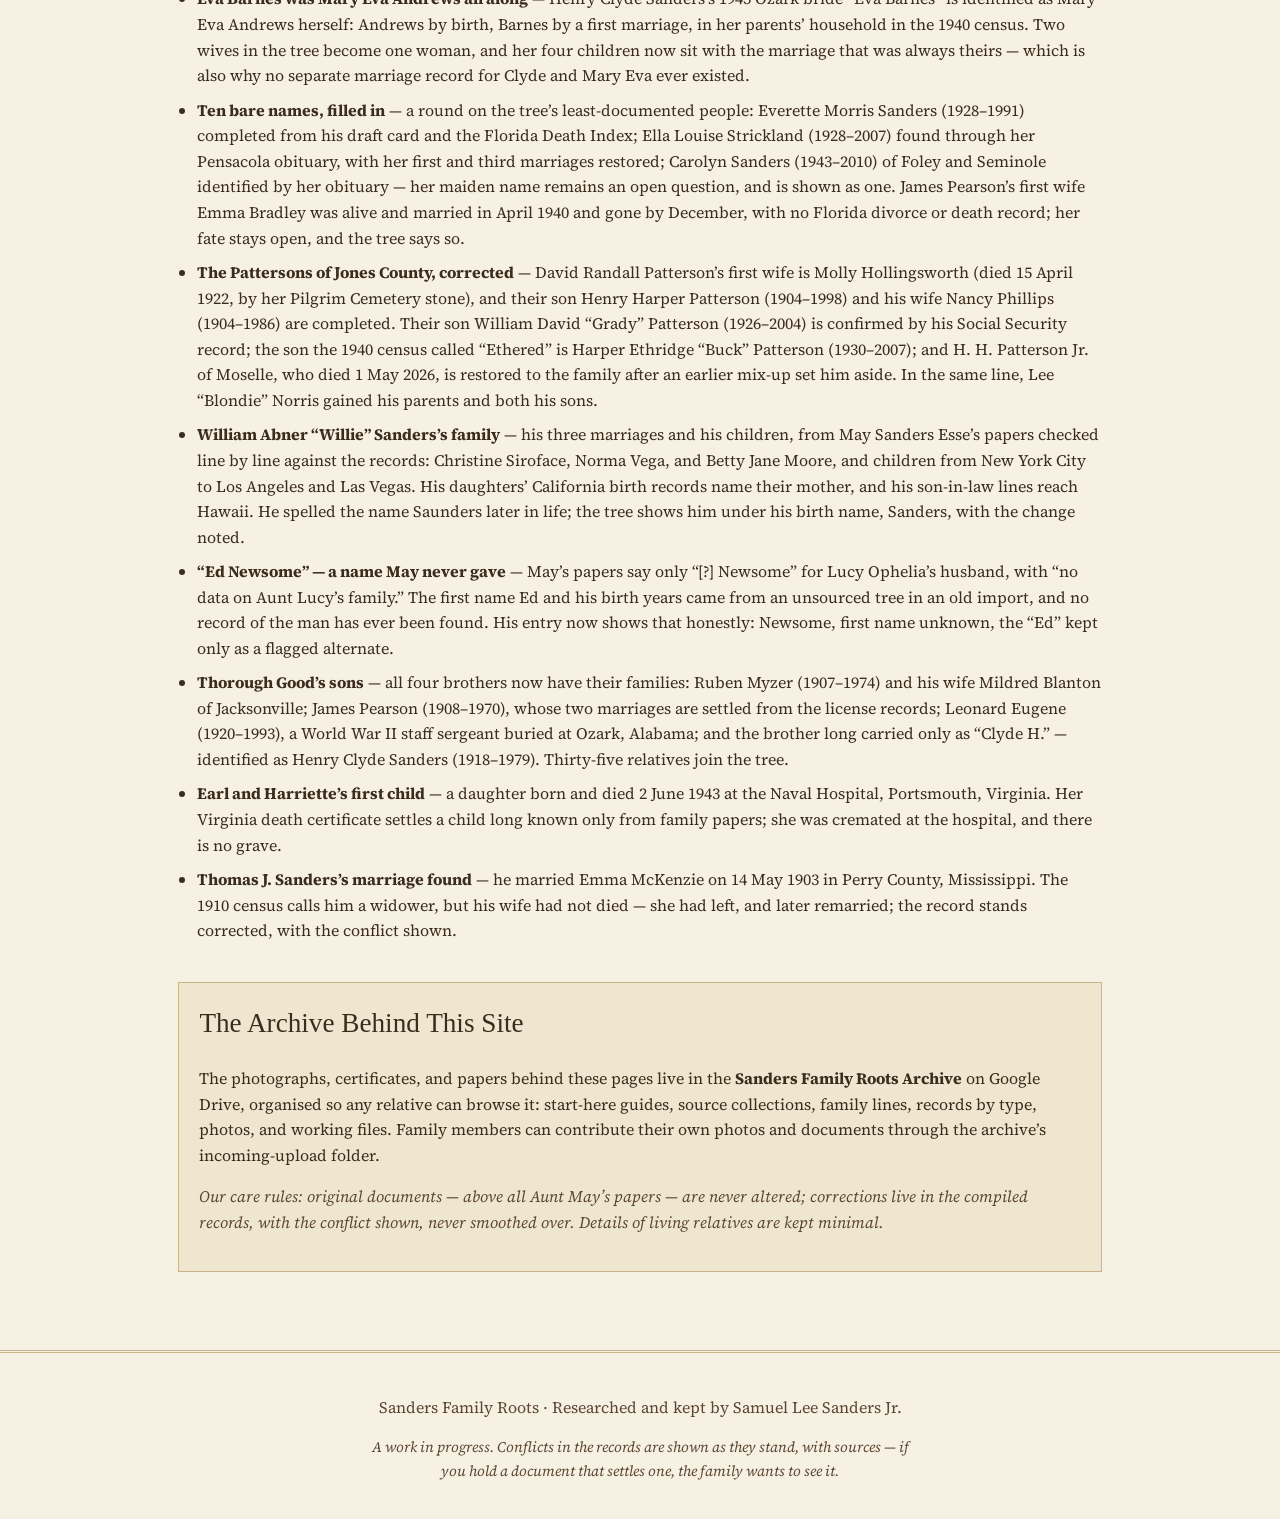
==== commit 95213a85: "Daily update — 1015 people / 343 families — 23 Nov 2026" ====
--- a/index.html
+++ b/index.html
@@ -40,8 +40,8 @@
   </section>
 
   <section class="stats" aria-label="The archive in numbers">
-    <div class="stat"><span class="stat-number">989</span><span class="stat-label">People in the tree</span></div>
-    <div class="stat"><span class="stat-number">334</span><span class="stat-label">Families</span></div>
+    <div class="stat"><span class="stat-number">1015</span><span class="stat-label">People in the tree</span></div>
+    <div class="stat"><span class="stat-number">343</span><span class="stat-label">Families</span></div>
     <div class="stat"><span class="stat-number">5</span><span class="stat-label">Family lines</span></div>
     <div class="stat"><span class="stat-number">366</span><span class="stat-label">Sources cited</span></div>
   </section>
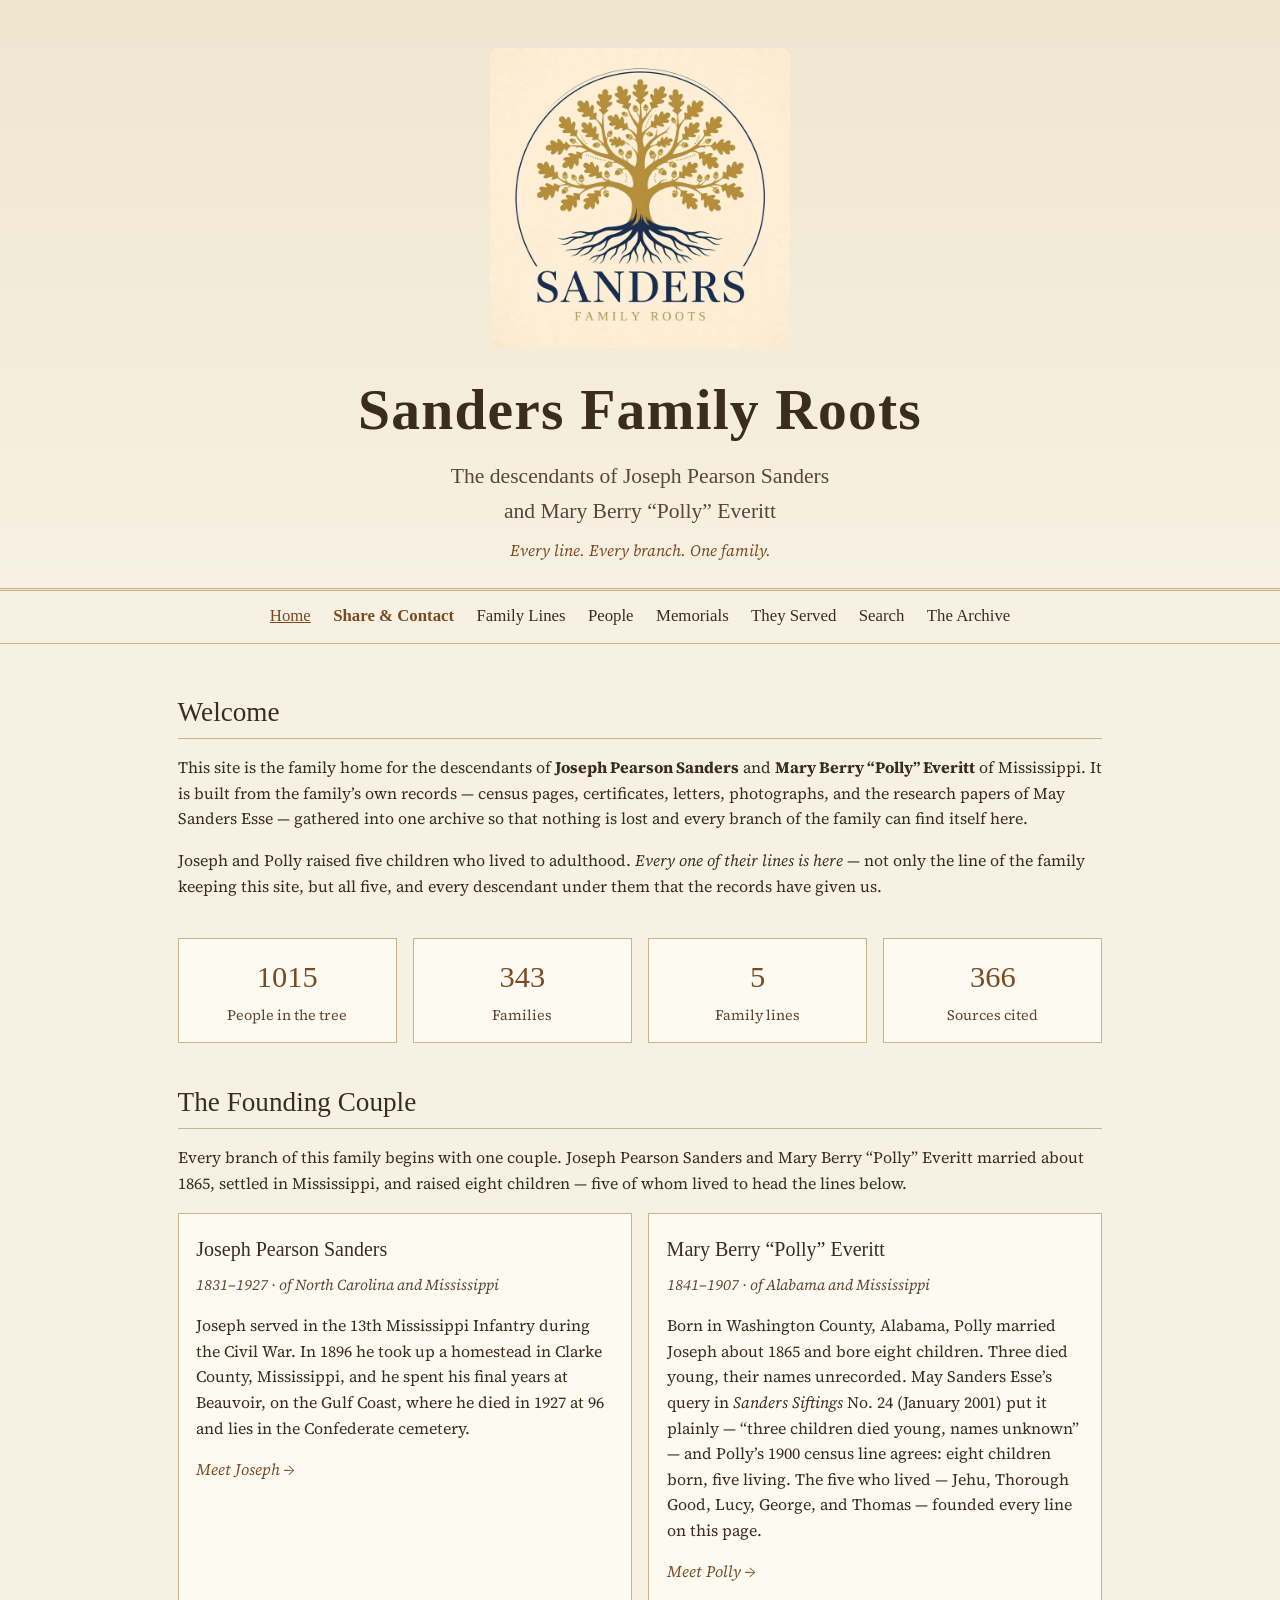
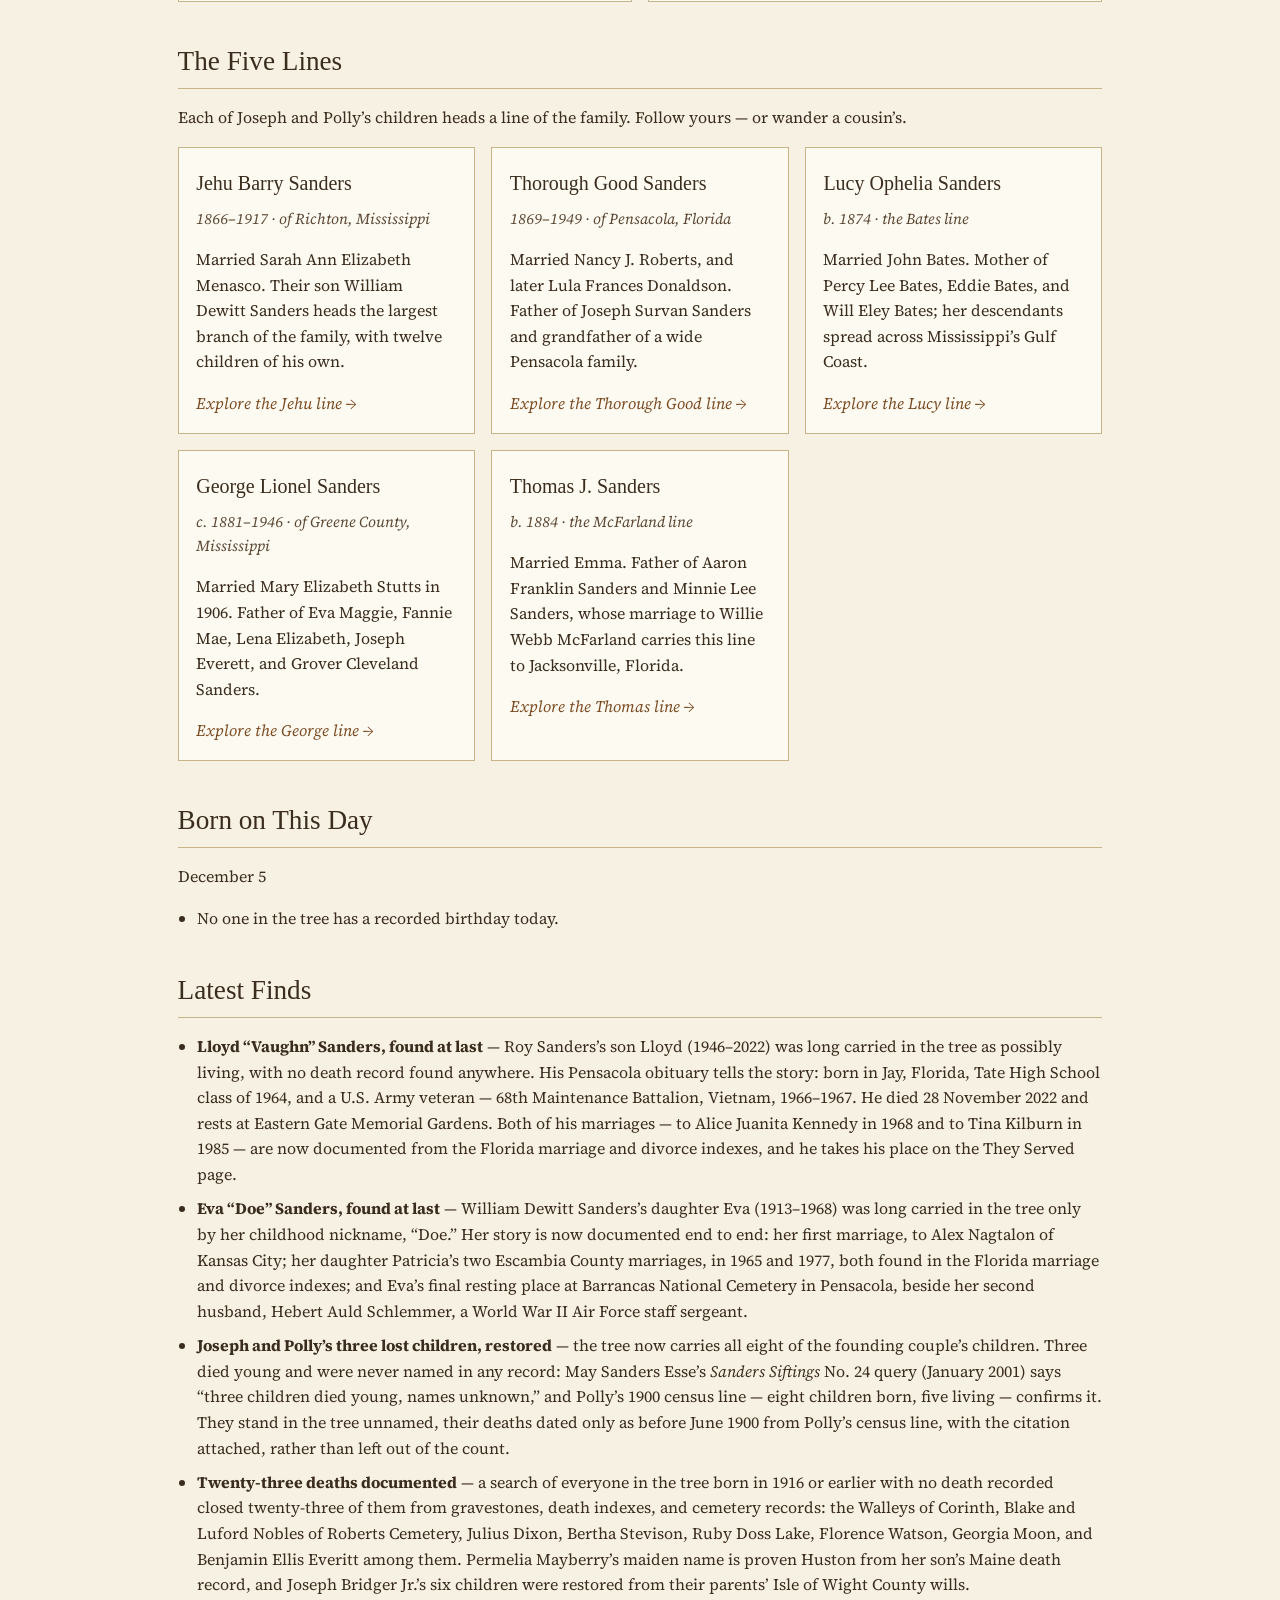
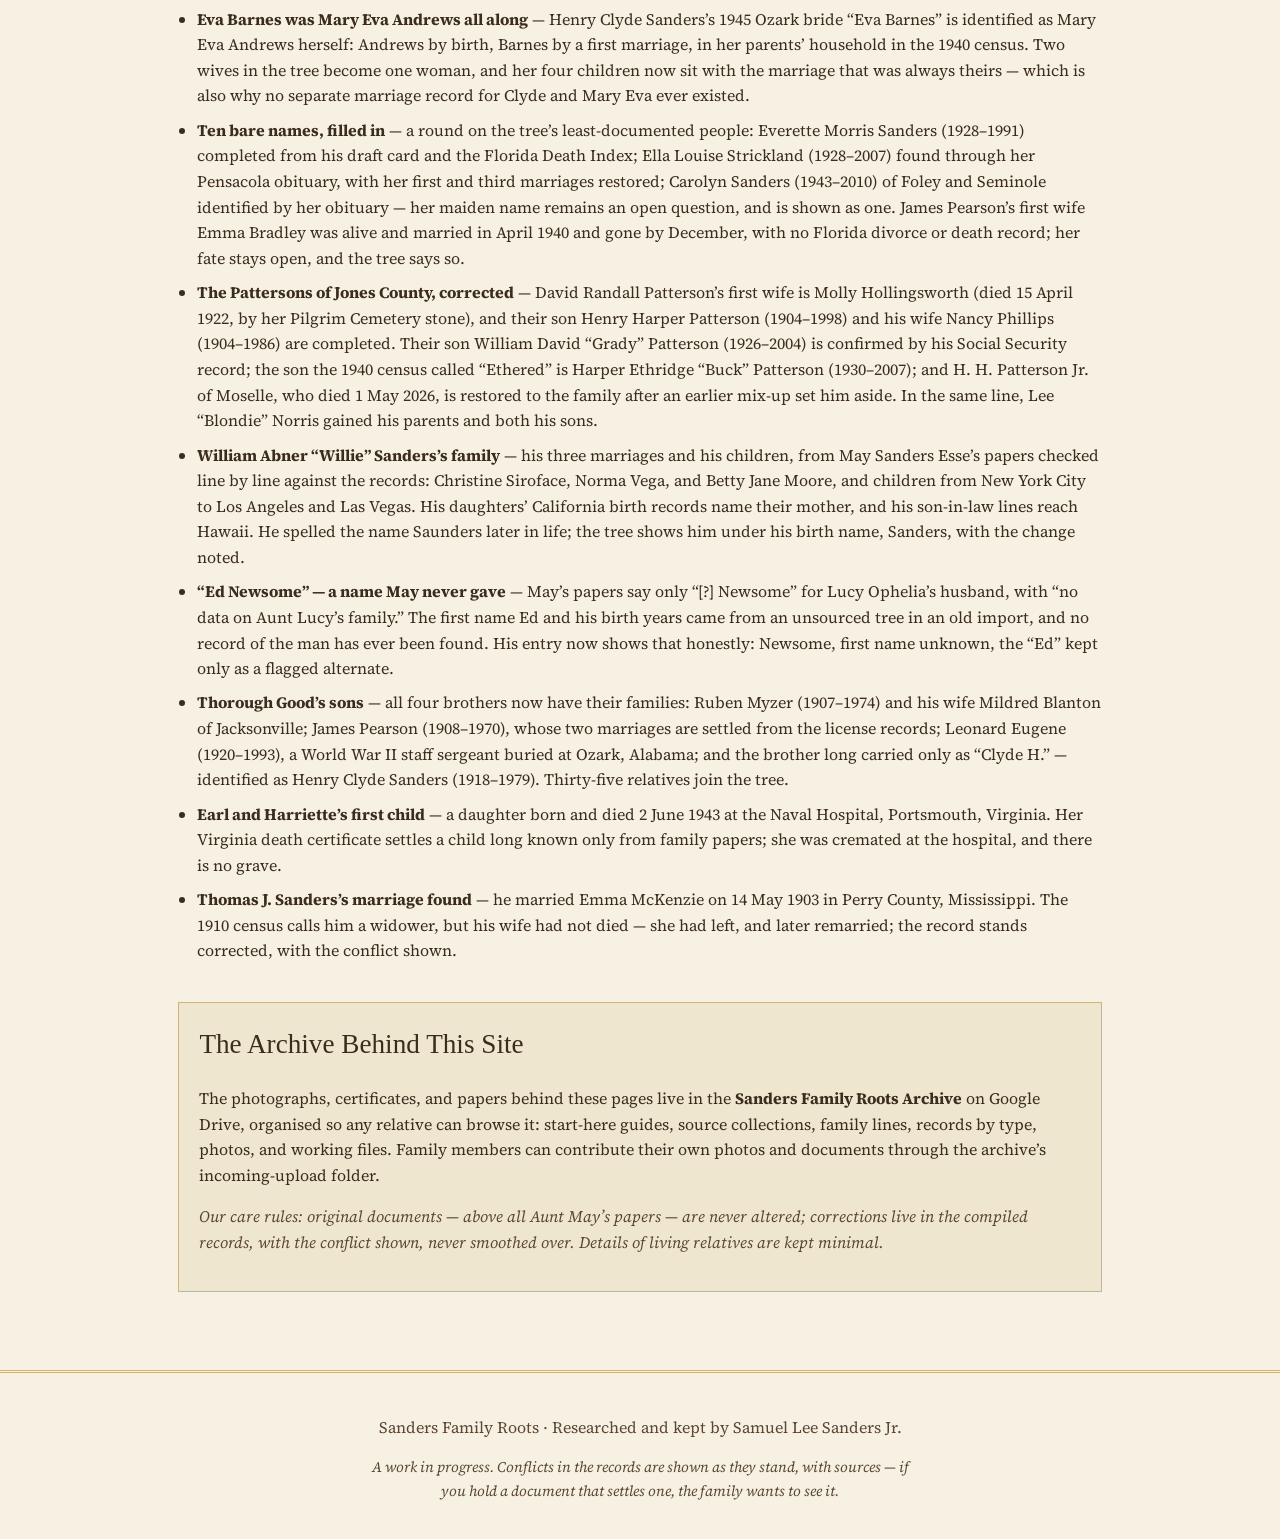
==== commit c458240a: "Add Share & Contact page — 23 Nov 2026" ====
--- a/index.html
+++ b/index.html
@@ -23,6 +23,7 @@
 
 <nav class="main-nav" aria-label="Main">
   <a href="index.html" aria-current="page">Home</a>
+  <a href="share.html" class="nav-new">Share &amp; Contact</a>
   <a href="lines.html">Family Lines</a>
   <a href="people.html">People</a>
   <a href="memorials.html">Memorials</a>
--- a/styles.css
+++ b/styles.css
@@ -192,3 +192,12 @@
   color: var(--ink-soft);
 }
 .footer-note { font-style: italic; font-size: 0.92rem; max-width: 560px; margin: 0.3rem auto 0; }
+
+/* Share & Contact */
+.main-nav a.nav-new { color: var(--accent); font-weight: bold; }
+.how-line { border-top: 1px solid var(--rule); margin-top: 1.4rem; padding-top: 1rem; }
+.how-steps { font-family: "IM Fell English", serif; font-size: 1.08rem; color: var(--accent); margin: 0 0 0.4rem; }
+.how-line p { margin: 0.2rem 0; max-width: 46rem; }
+.form-btn { display: inline-block; background: var(--accent); color: #fff; text-decoration: none; padding: 0.45rem 1.1rem; border-radius: 4px; font-family: "IM Fell English", serif; font-size: 1.02rem; }
+.form-btn:hover { text-decoration: underline; }
+.line-card h3 { font-family: "IM Fell English", serif; font-weight: normal; font-size: 1.25rem; margin: 0.2rem 0 0.5rem; }
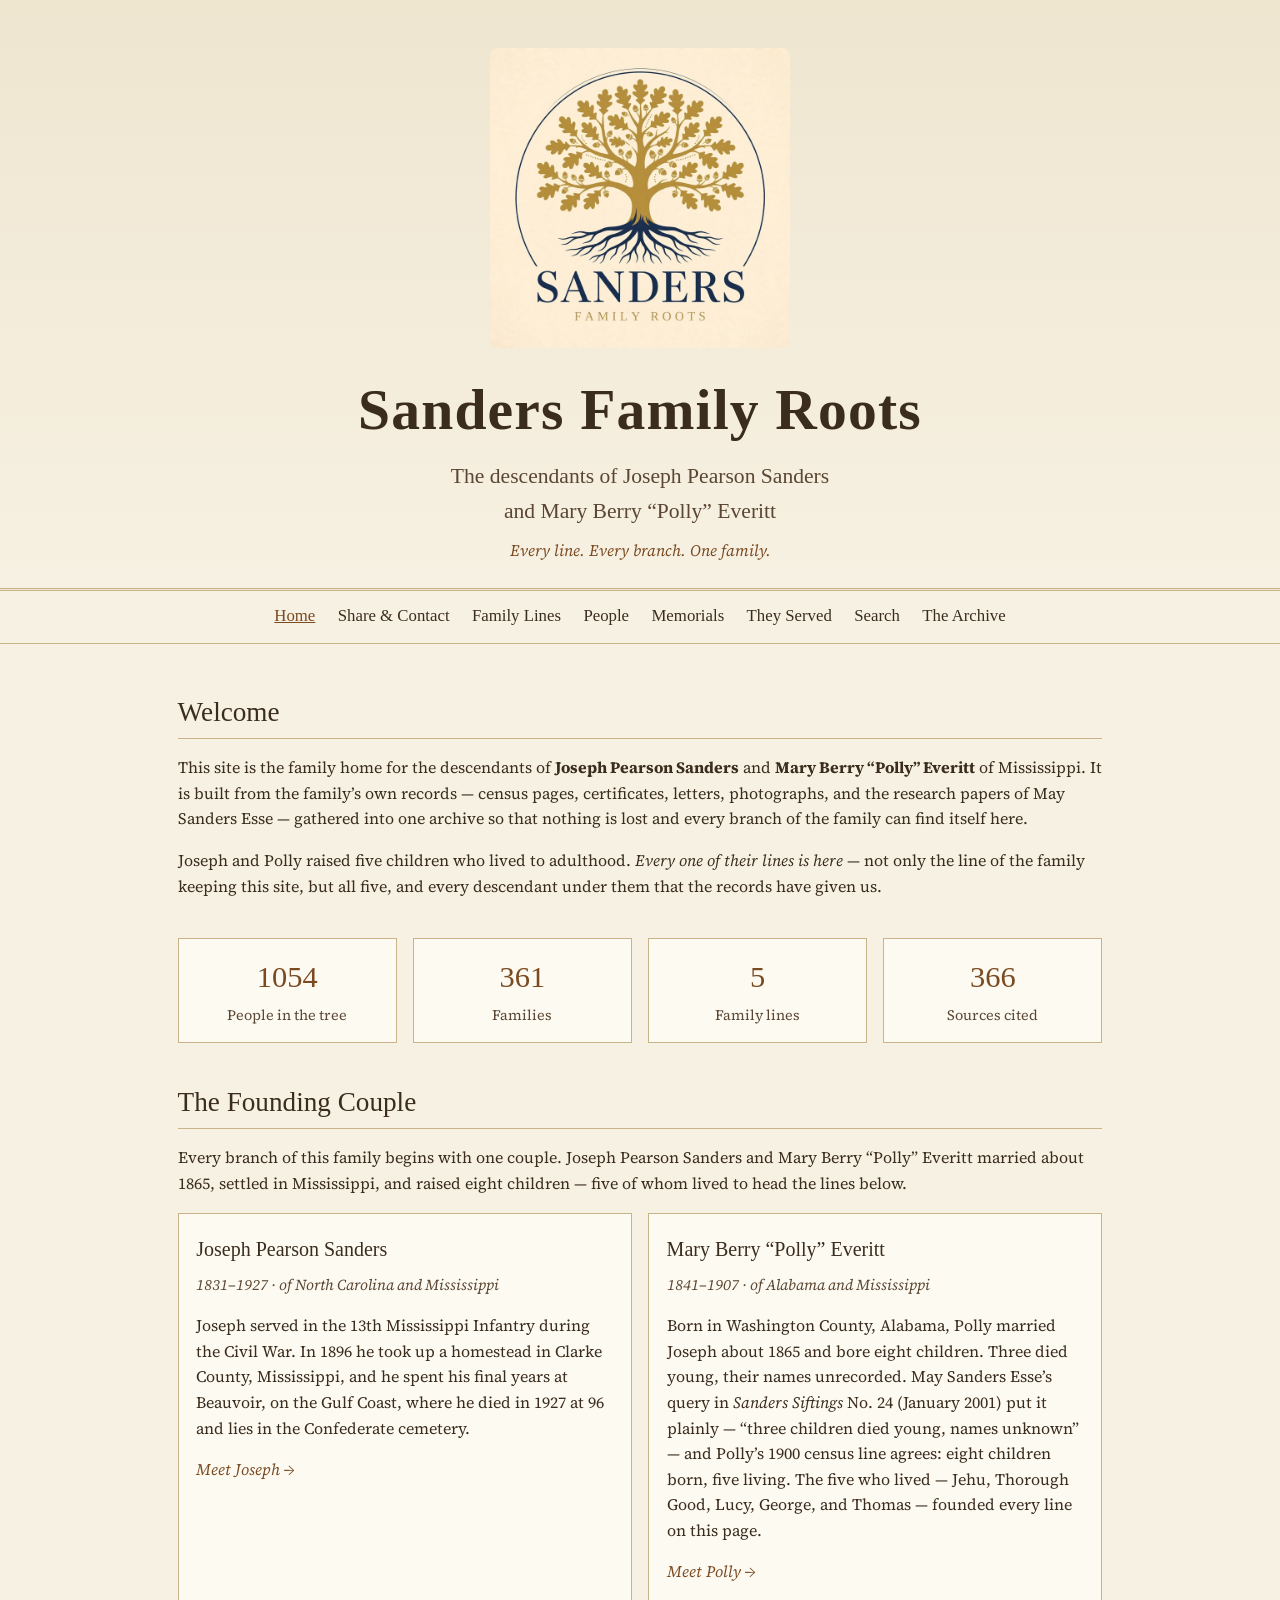
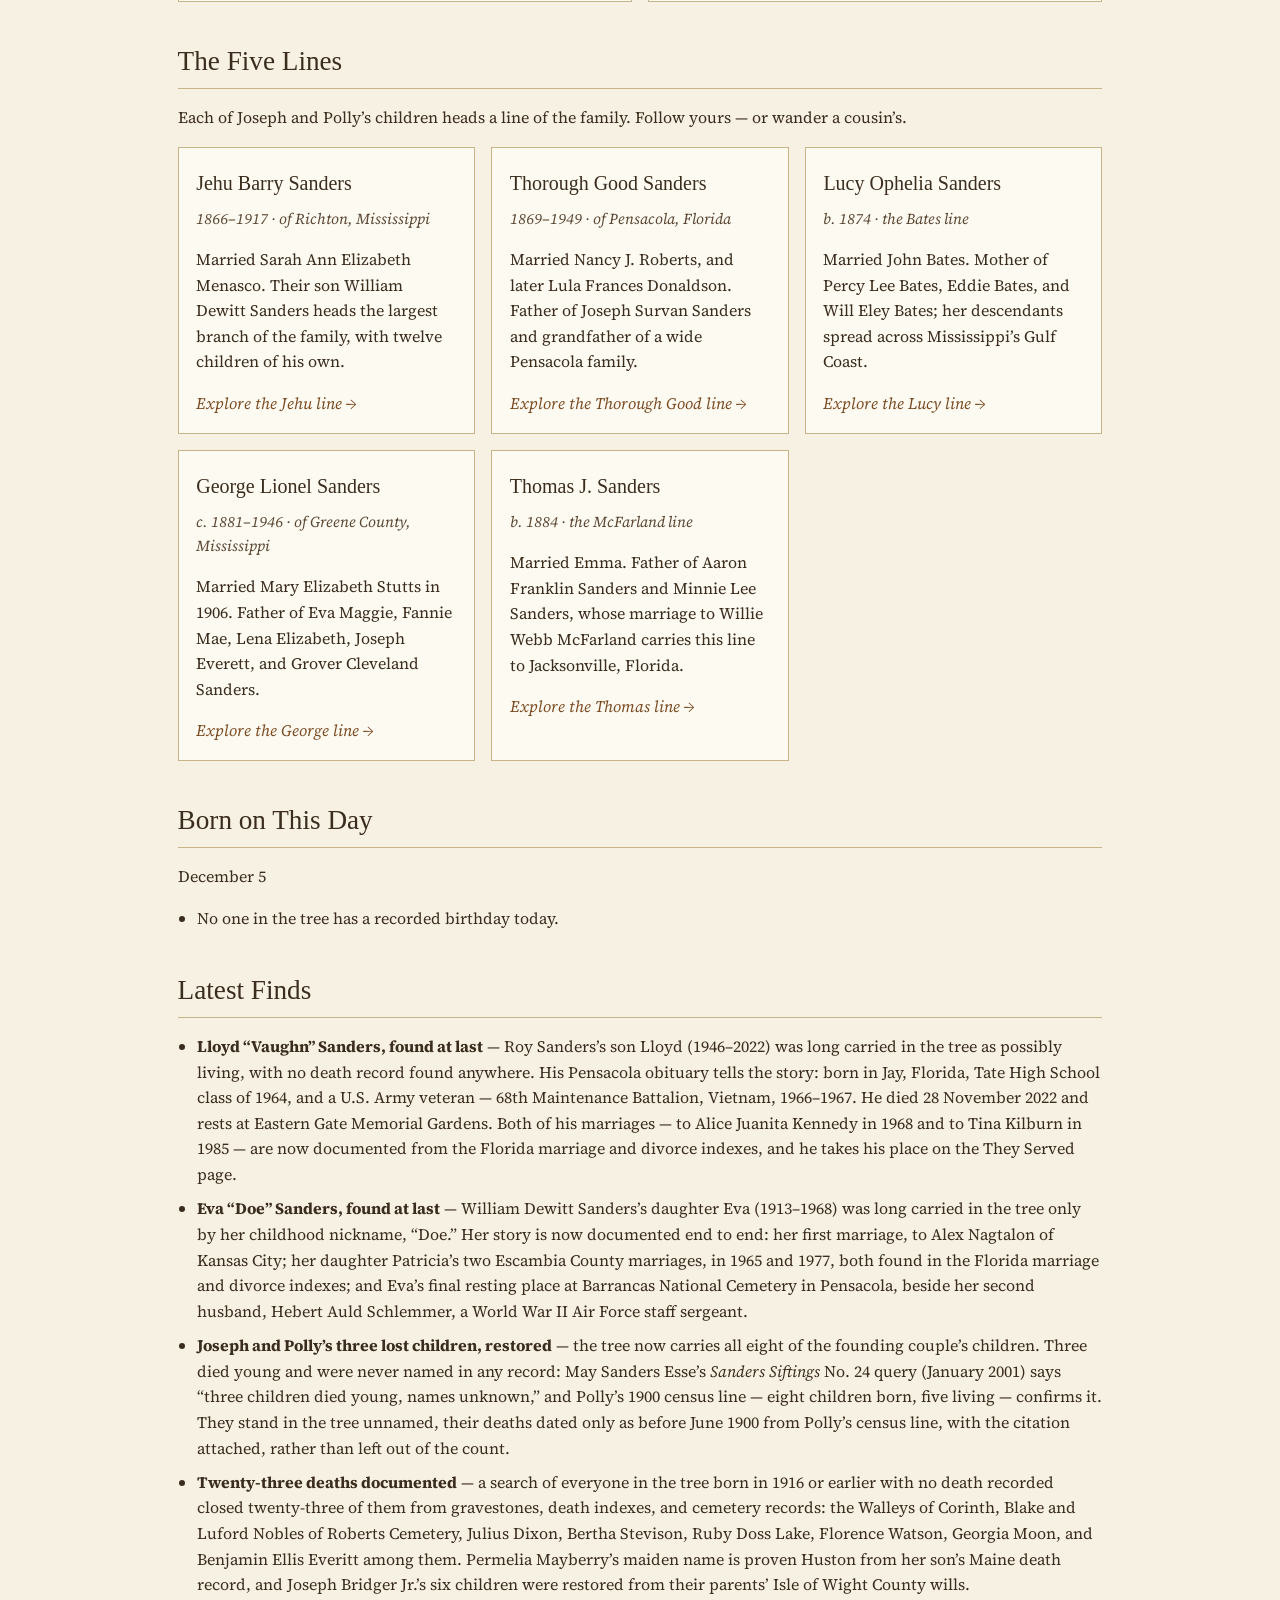
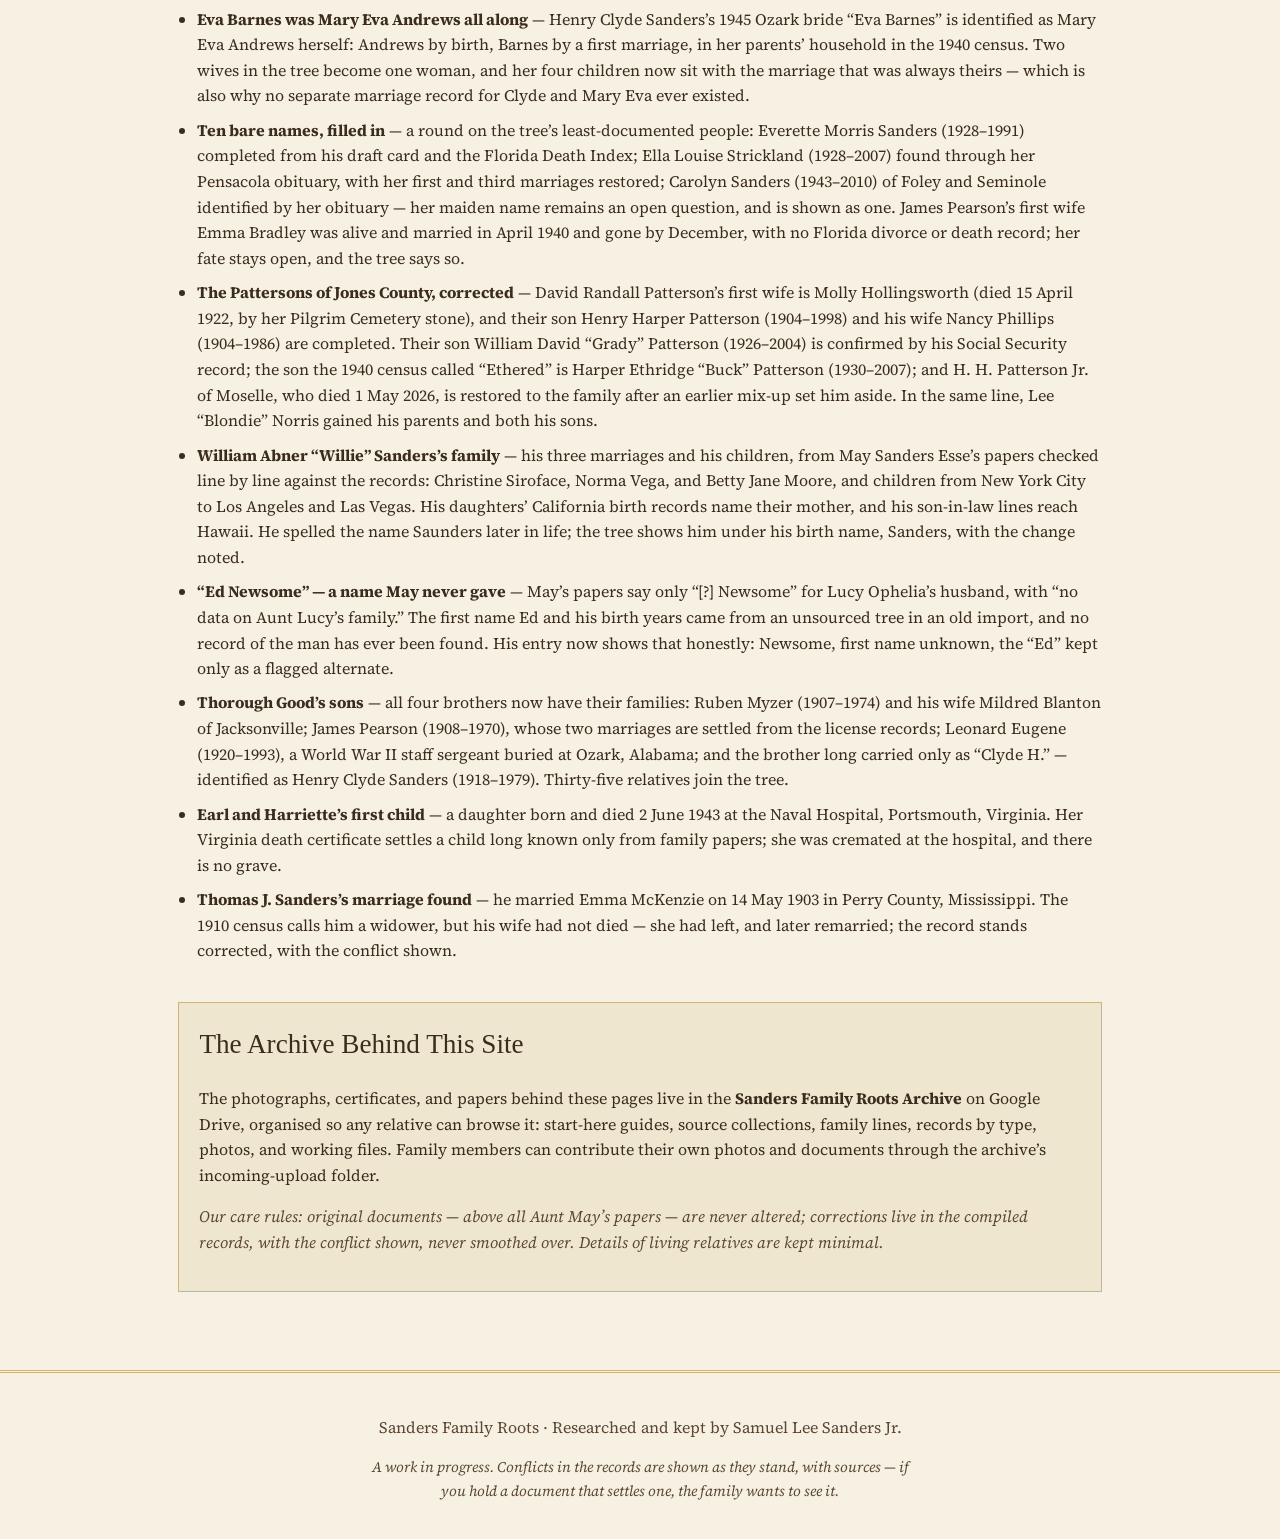
==== commit 08084ee2: "Daily update — 1054 people / 361 families — 24 Nov 2026" ====
--- a/index.html
+++ b/index.html
@@ -41,8 +41,8 @@
   </section>
 
   <section class="stats" aria-label="The archive in numbers">
-    <div class="stat"><span class="stat-number">1015</span><span class="stat-label">People in the tree</span></div>
-    <div class="stat"><span class="stat-number">343</span><span class="stat-label">Families</span></div>
+    <div class="stat"><span class="stat-number">1054</span><span class="stat-label">People in the tree</span></div>
+    <div class="stat"><span class="stat-number">361</span><span class="stat-label">Families</span></div>
     <div class="stat"><span class="stat-number">5</span><span class="stat-label">Family lines</span></div>
     <div class="stat"><span class="stat-number">366</span><span class="stat-label">Sources cited</span></div>
   </section>
--- a/styles.css
+++ b/styles.css
@@ -194,7 +194,6 @@
 .footer-note { font-style: italic; font-size: 0.92rem; max-width: 560px; margin: 0.3rem auto 0; }
 
 /* Share & Contact */
-.main-nav a.nav-new { color: var(--accent); font-weight: bold; }
 .how-line { border-top: 1px solid var(--rule); margin-top: 1.4rem; padding-top: 1rem; }
 .how-steps { font-family: "IM Fell English", serif; font-size: 1.08rem; color: var(--accent); margin: 0 0 0.4rem; }
 .how-line p { margin: 0.2rem 0; max-width: 46rem; }
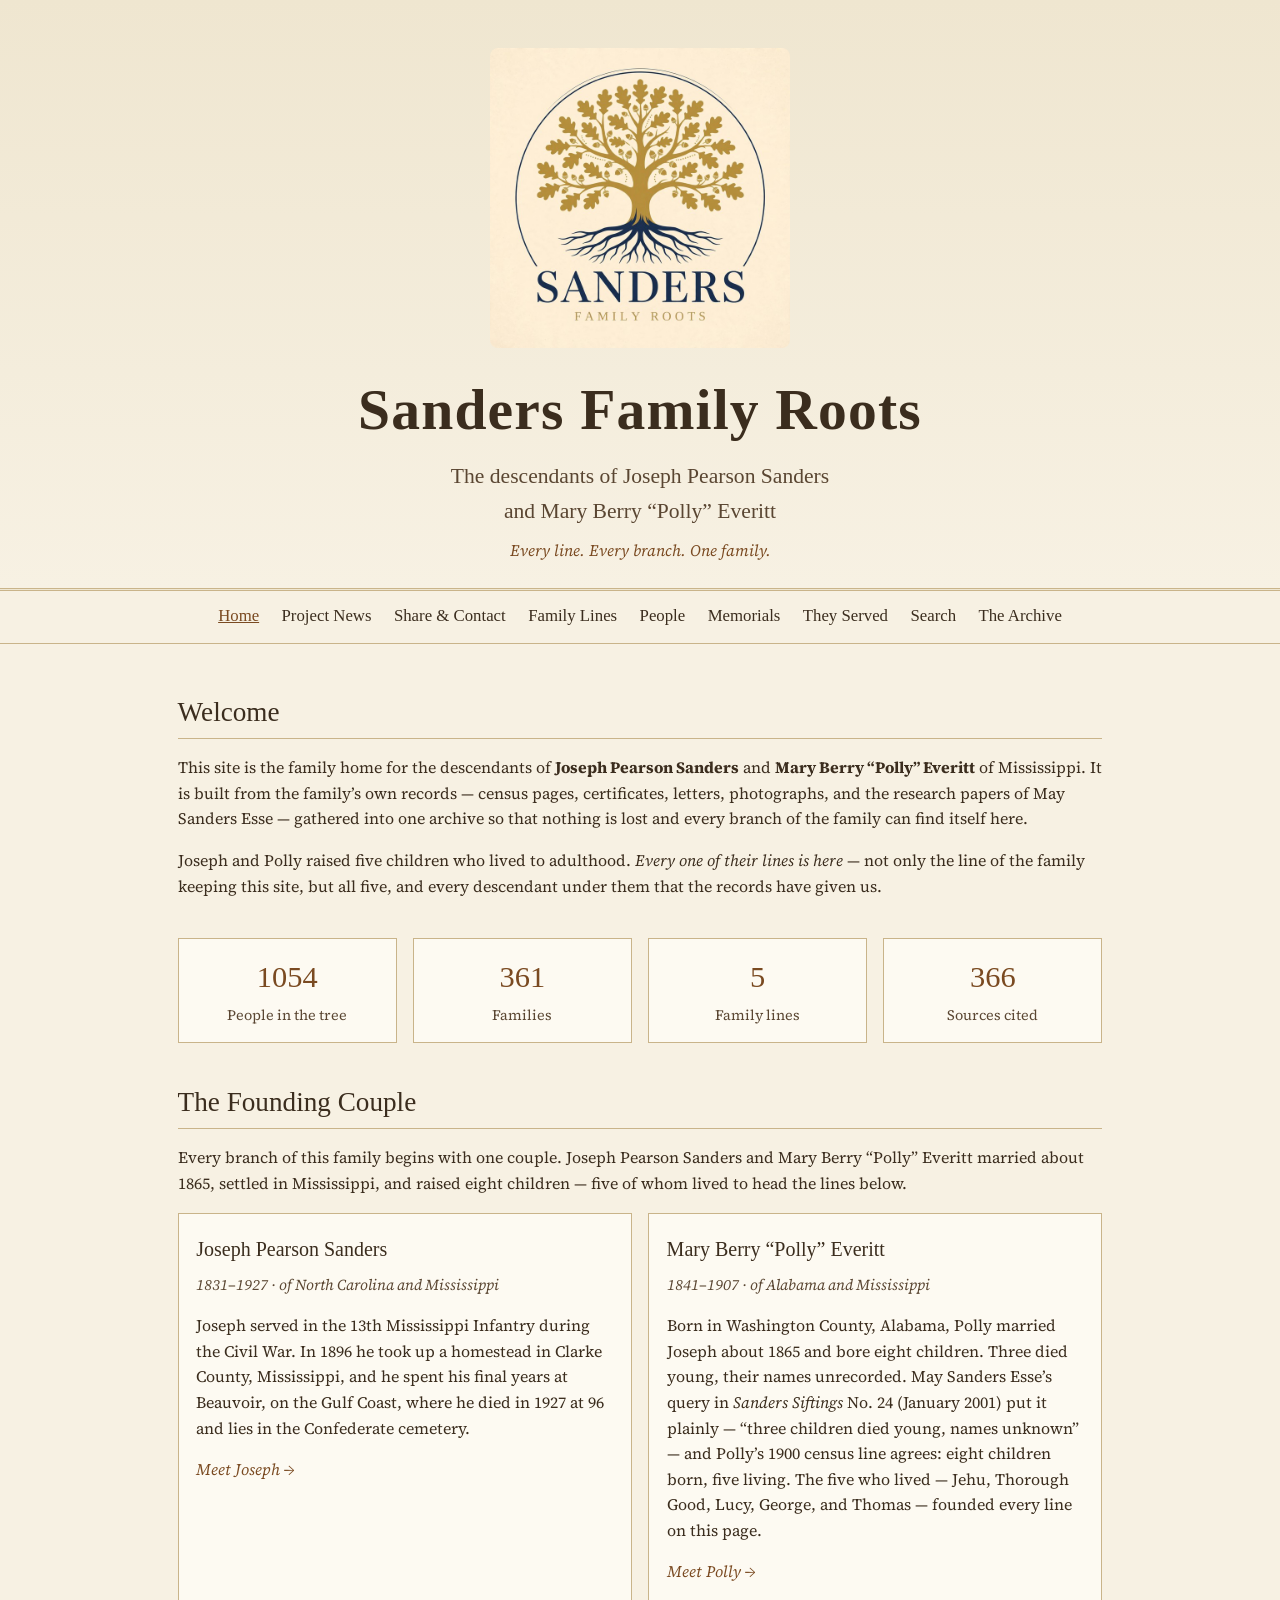
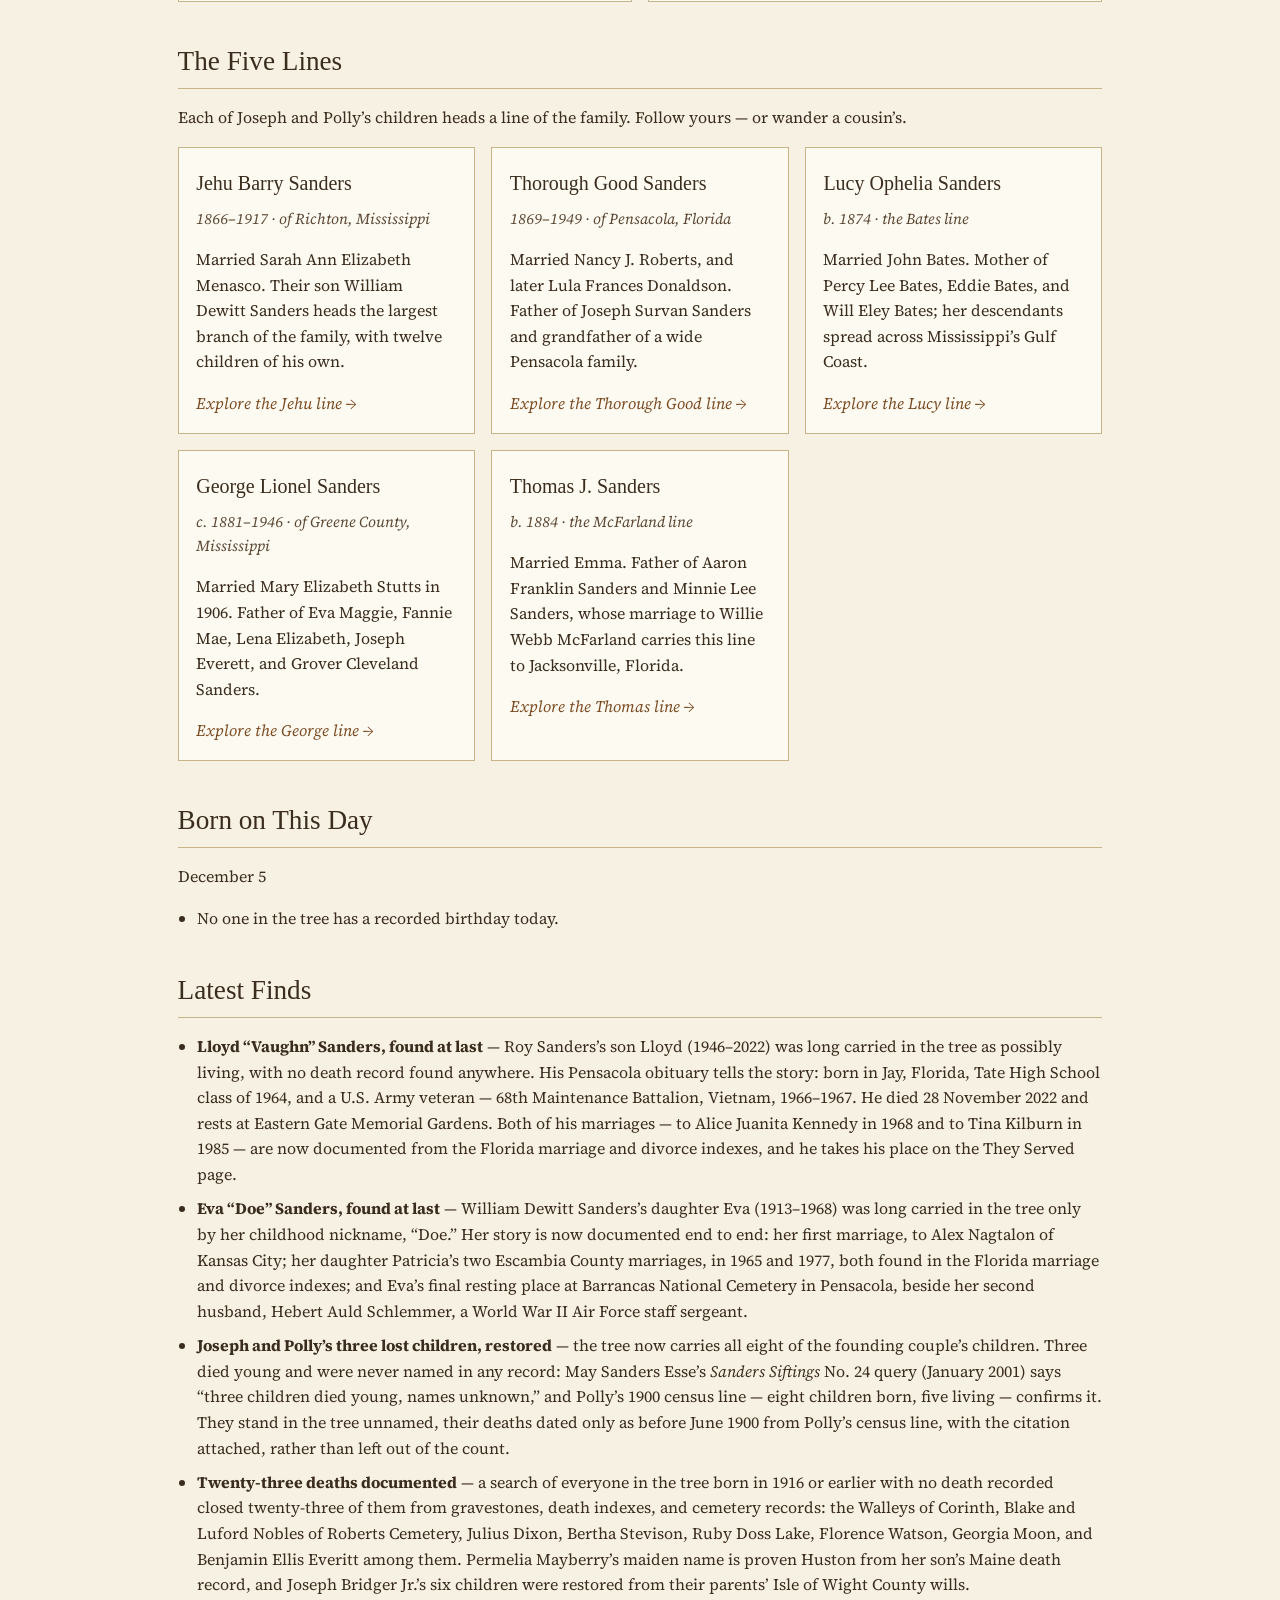
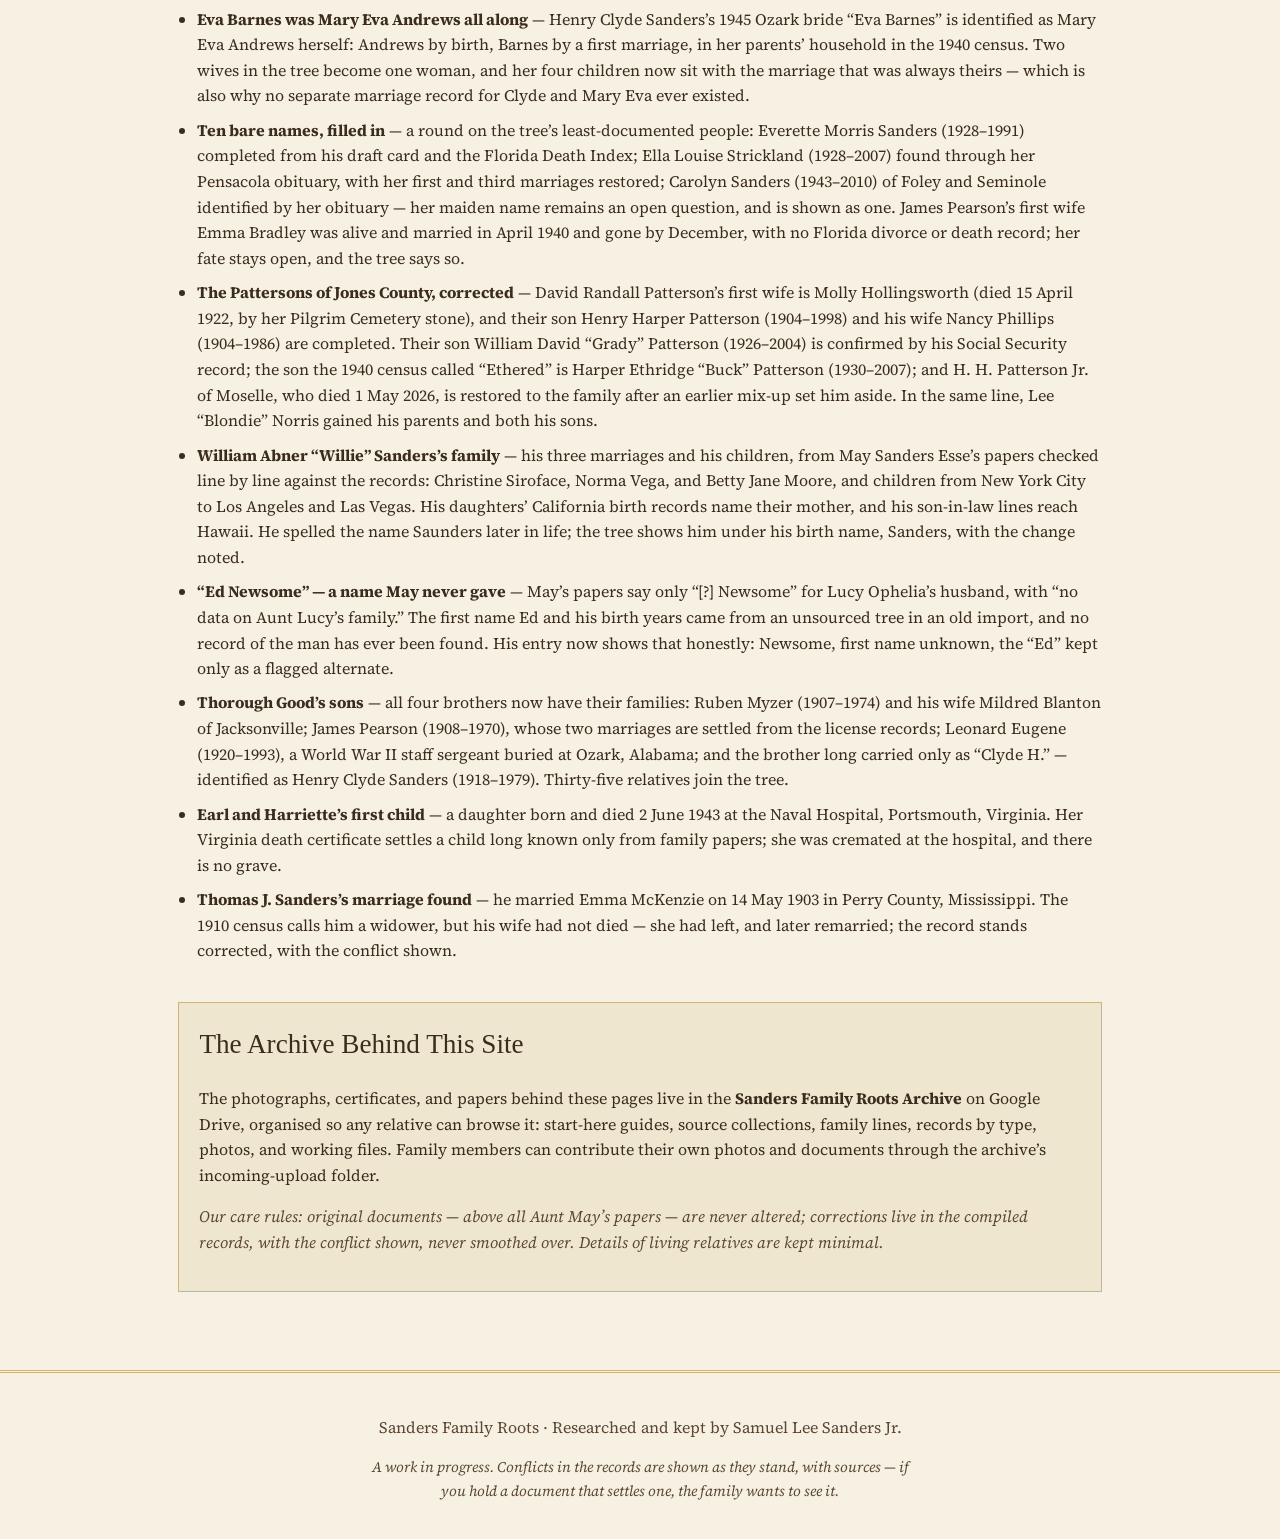
==== commit fe276e07: "Publish Project News + new person-page format — 1,054 people / 361 families — Nov 25, 2026" ====
--- a/index.html
+++ b/index.html
@@ -23,6 +23,7 @@
 
 <nav class="main-nav" aria-label="Main">
   <a href="index.html" aria-current="page">Home</a>
+  <a href="project-news.html">Project News</a>
   <a href="share.html" class="nav-new">Share &amp; Contact</a>
   <a href="lines.html">Family Lines</a>
   <a href="people.html">People</a>
--- a/styles.css
+++ b/styles.css
@@ -193,6 +193,30 @@
 }
 .footer-note { font-style: italic; font-size: 0.92rem; max-width: 560px; margin: 0.3rem auto 0; }
 
+/* Person page — marriage lines, sources box, contributor credit */
+.marr-line { color: var(--ink-soft); font-size: 0.93rem; margin: 0.1rem 0 0.2rem; }
+.sources { background: var(--card); border: 1px solid var(--rule); padding: 1rem 1.25rem; margin: 1.4rem 0; max-width: 720px; }
+.sources h3 { margin-top: 0; }
+.sources .facts { margin: 0.4rem 0 0; }
+.shared-by { background: var(--card); border: 1px solid var(--rule); padding: 0.7rem 1.1rem; margin: 1.4rem 0; max-width: 720px; }
+.shared-by strong { font-family: "IM Fell English", serif; font-weight: normal; color: var(--accent); margin-right: 0.4rem; }
+
+/* Project News */
+.news-sub { color: var(--ink-soft); font-size: 0.95rem; margin: 0.2rem 0 0.6rem; }
+.tag { display: inline-block; font-size: 0.72rem; padding: 0.05rem 0.5rem; border-radius: 8px; color: #fff; vertical-align: middle; font-family: "IM Fell English", serif; }
+.tag.new { background: #2E4B3A; }
+.tag.unproven { background: #a33; }
+.tag.help { background: #8a6d1f; }
+.tag.wait { background: #5b7a99; }
+.tag.fix { background: #6b4fa1; }
+.credit { color: var(--accent); font-style: italic; }
+.photo-slot { border: 2px dashed var(--rule); background: var(--paper-deep); padding: 1.1rem; text-align: center; color: var(--ink-soft); }
+.goalbar { background: #e7e0cd; border: 1px solid var(--rule); border-radius: 8px; height: 16px; overflow: hidden; margin: 0.5rem 0 0.3rem; max-width: 560px; }
+.goalbar div { background: #2E4B3A; height: 100%; }
+.news-fig { text-align: center; margin: 0.8rem 0; }
+.news-fig img { max-width: 100%; border: 1px solid var(--rule); padding: 6px; background: var(--card); box-shadow: 0 2px 10px rgba(59, 45, 30, 0.18); }
+.news-fig figcaption { font-style: italic; color: var(--ink-soft); font-size: 0.9rem; margin-top: 0.4rem; }
+
 /* Share & Contact */
 .how-line { border-top: 1px solid var(--rule); margin-top: 1.4rem; padding-top: 1rem; }
 .how-steps { font-family: "IM Fell English", serif; font-size: 1.08rem; color: var(--accent); margin: 0 0 0.4rem; }
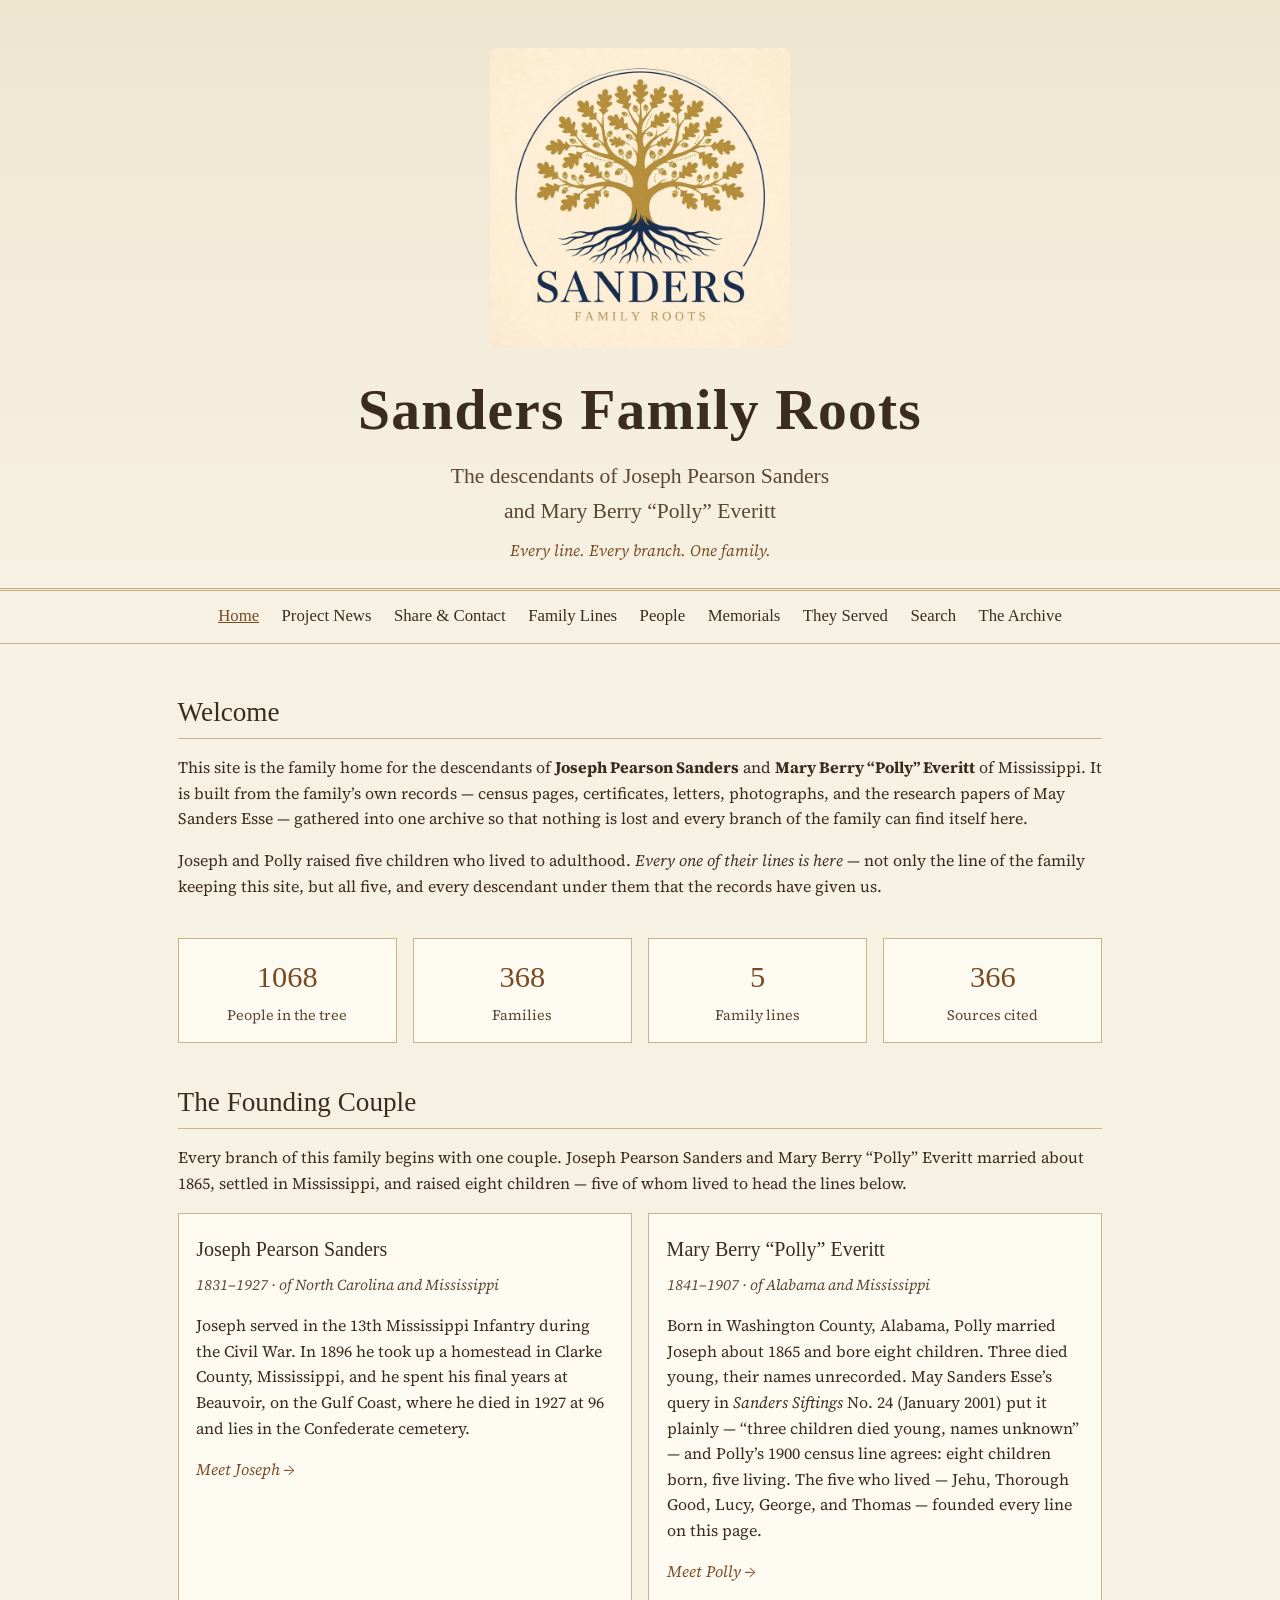
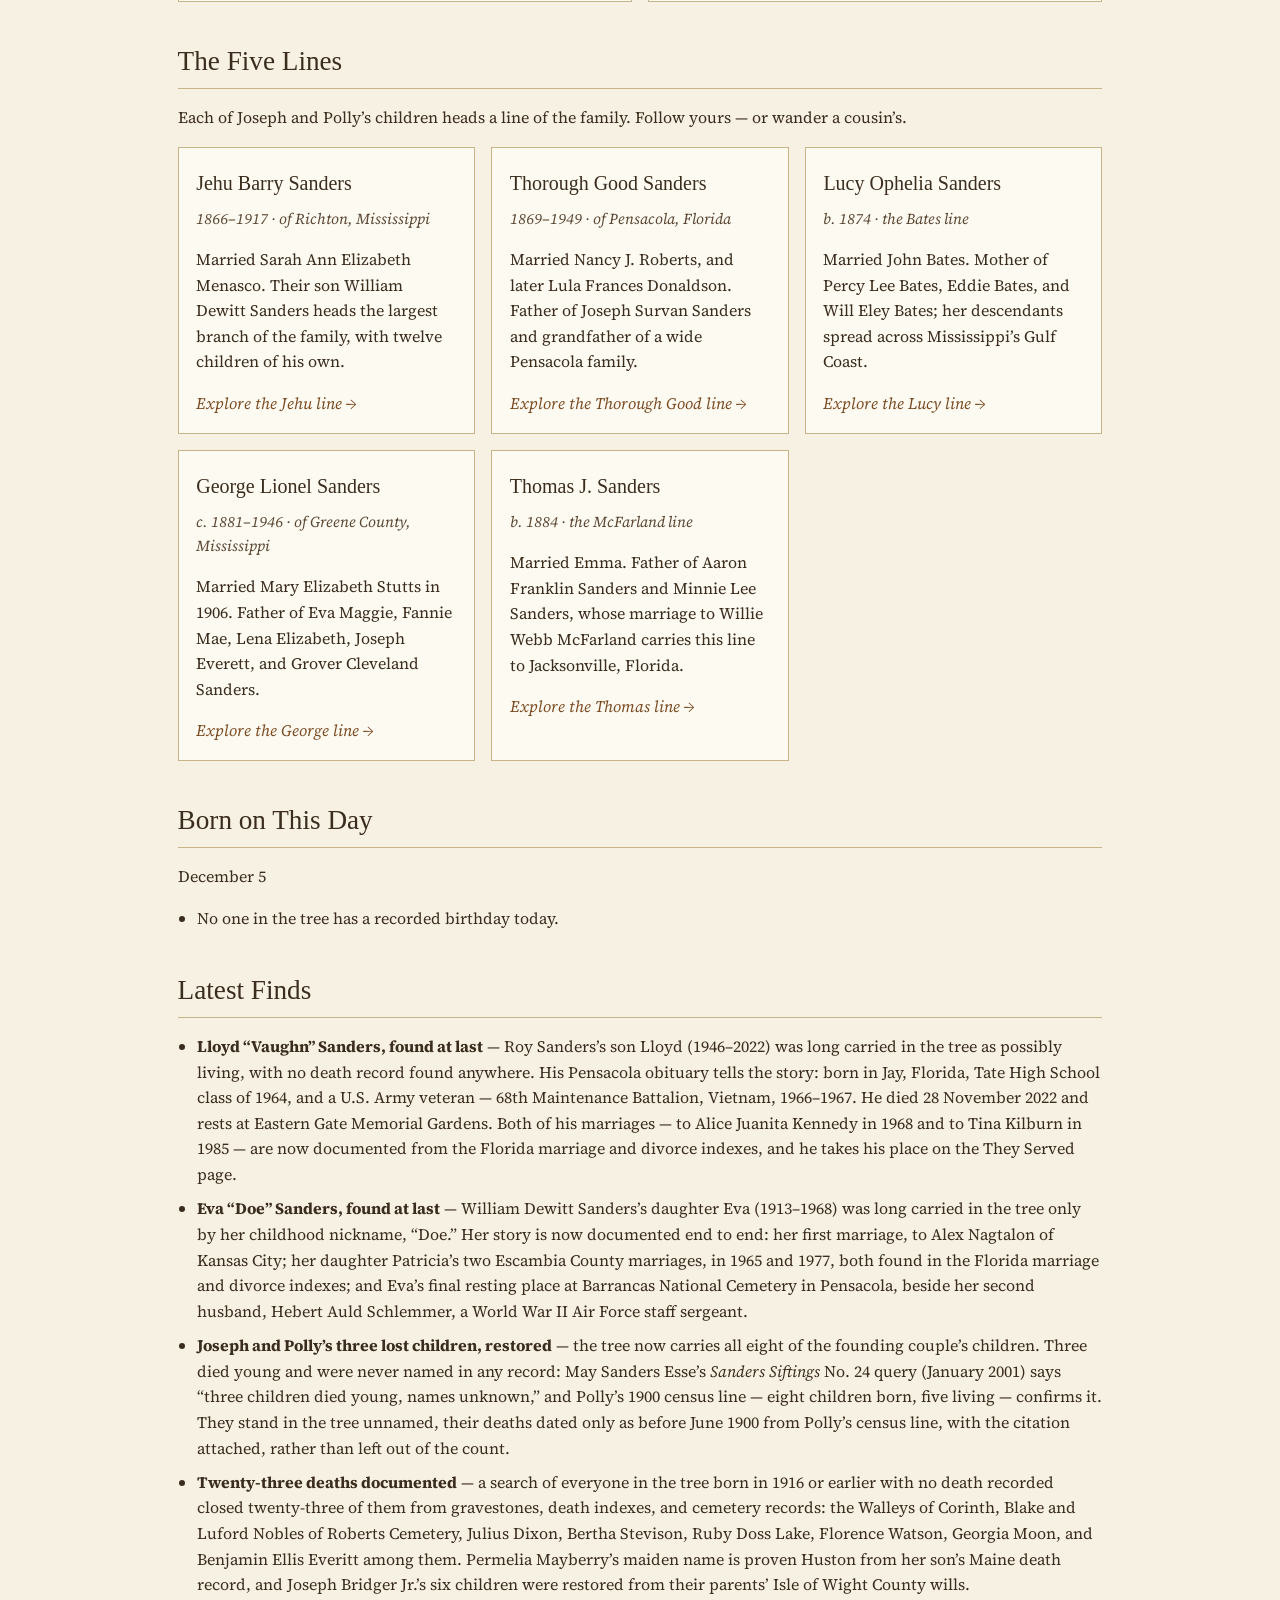
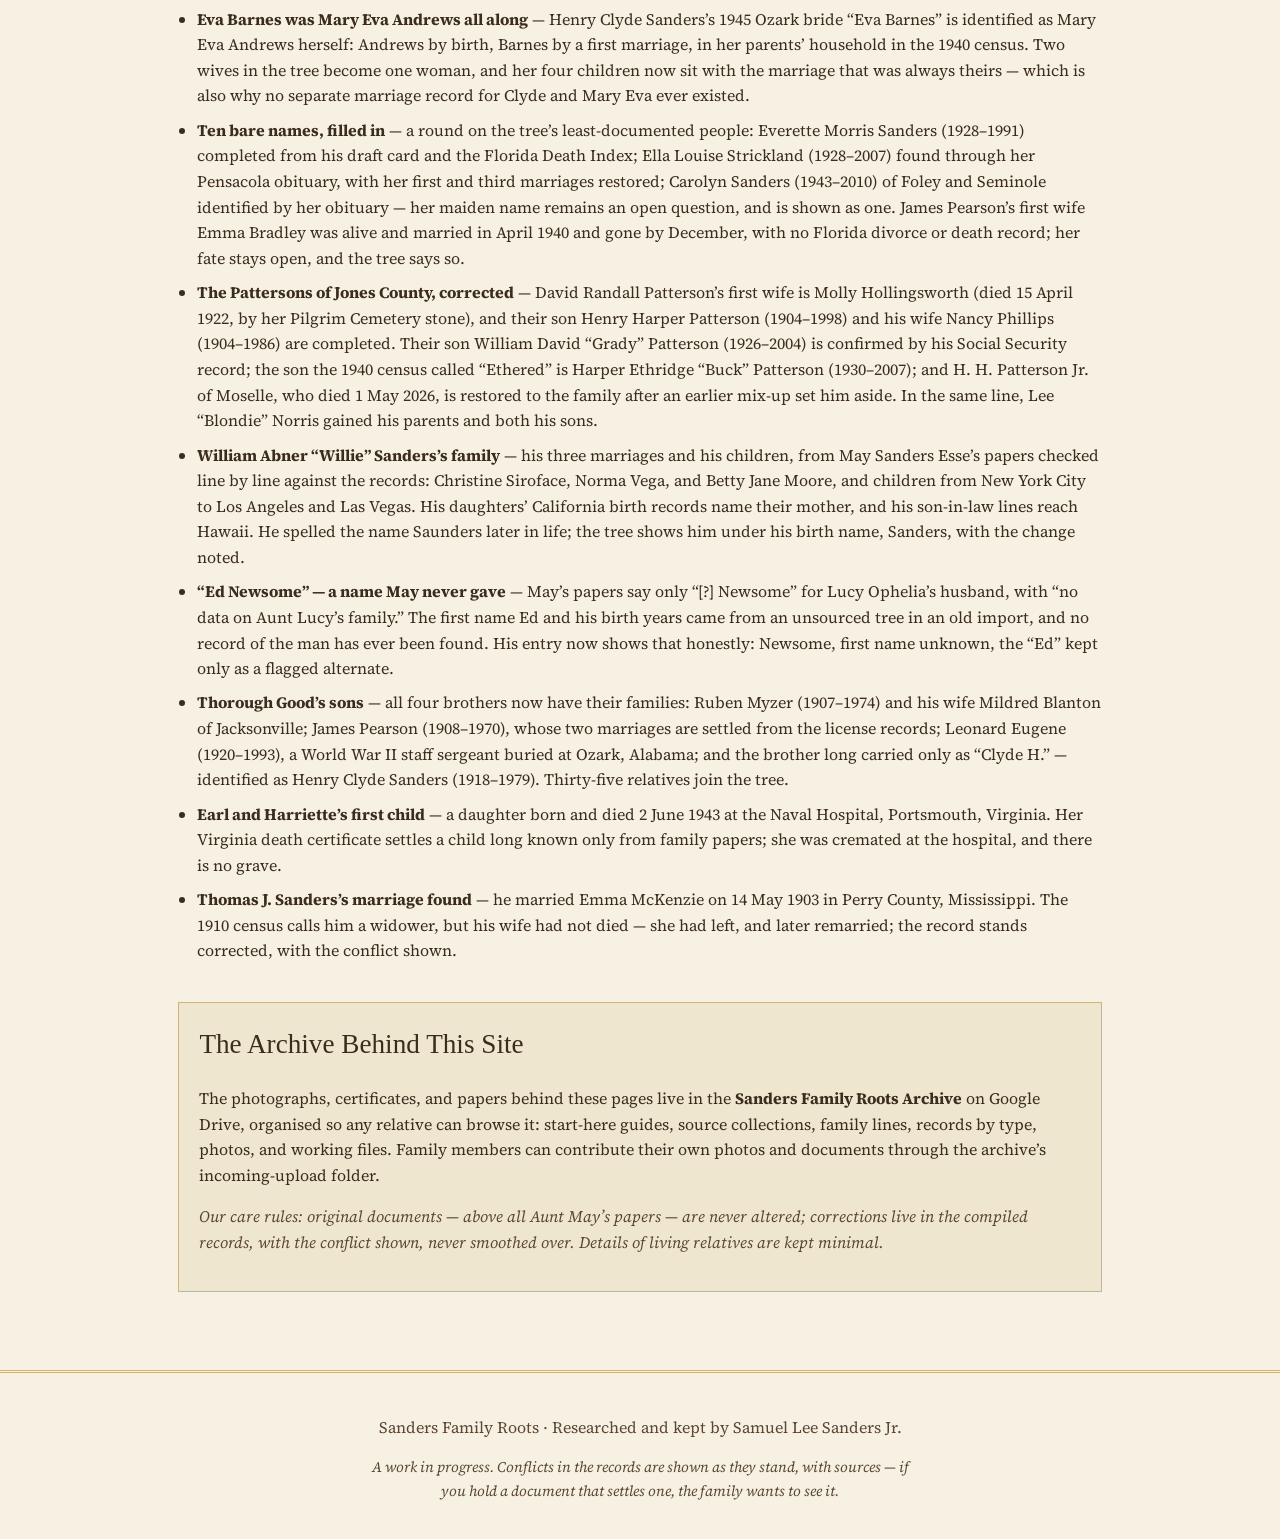
==== commit 1ce38d92: "Daily update — 1068 people / 368 families — 26 Nov 2026" ====
--- a/index.html
+++ b/index.html
@@ -42,8 +42,8 @@
   </section>
 
   <section class="stats" aria-label="The archive in numbers">
-    <div class="stat"><span class="stat-number">1054</span><span class="stat-label">People in the tree</span></div>
-    <div class="stat"><span class="stat-number">361</span><span class="stat-label">Families</span></div>
+    <div class="stat"><span class="stat-number">1068</span><span class="stat-label">People in the tree</span></div>
+    <div class="stat"><span class="stat-number">368</span><span class="stat-label">Families</span></div>
     <div class="stat"><span class="stat-number">5</span><span class="stat-label">Family lines</span></div>
     <div class="stat"><span class="stat-number">366</span><span class="stat-label">Sources cited</span></div>
   </section>
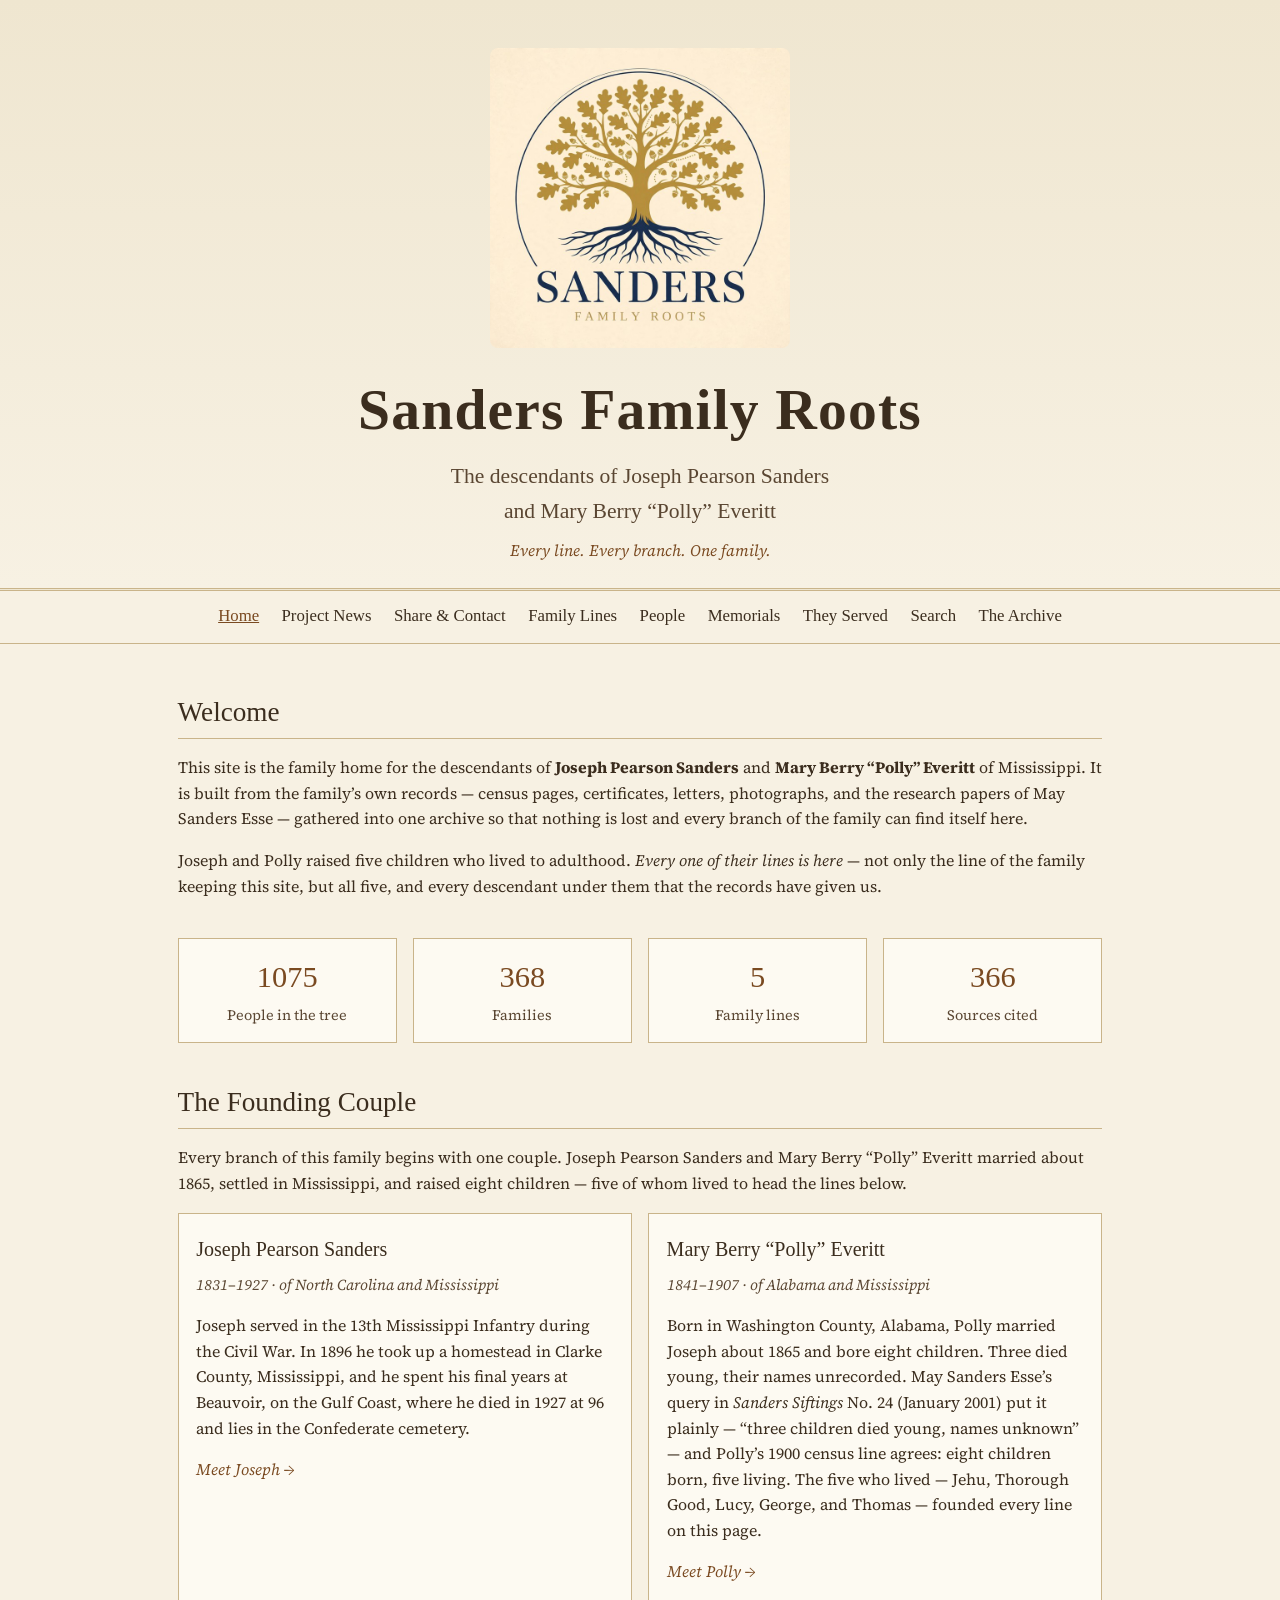
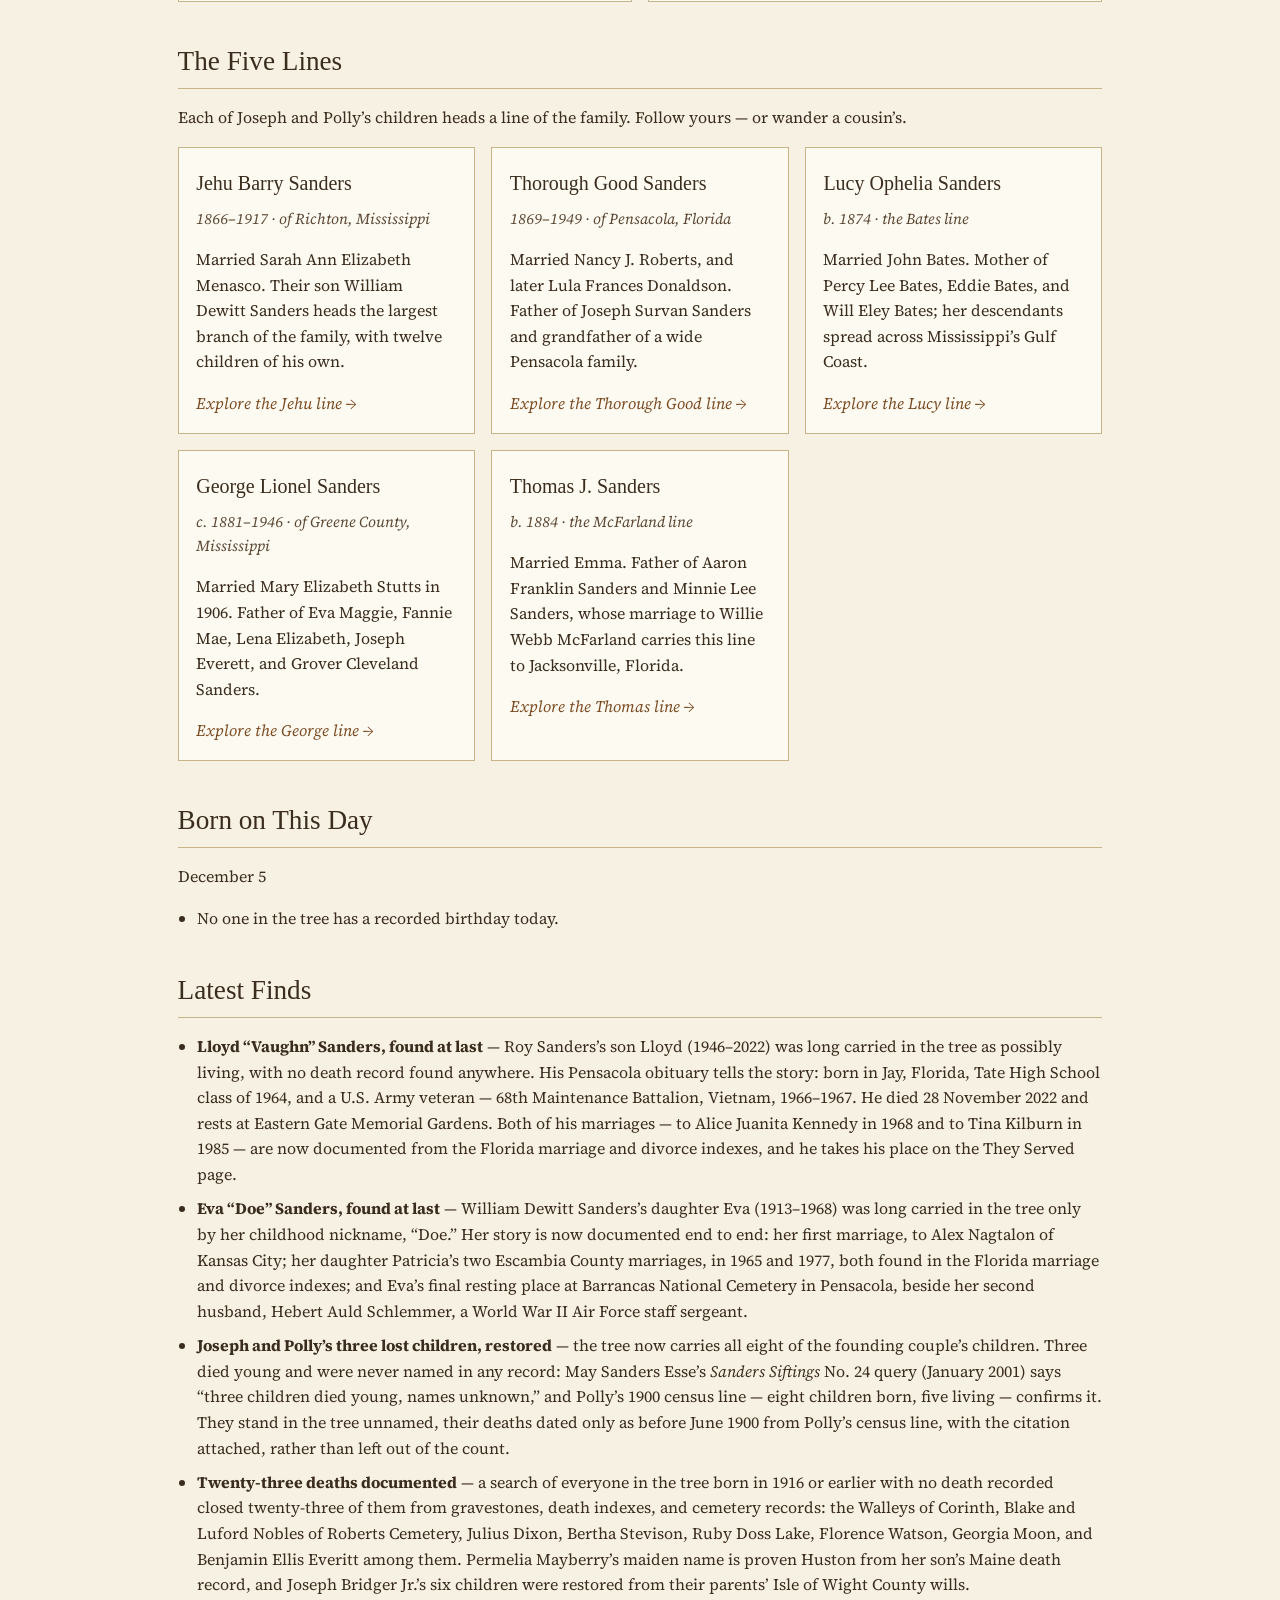
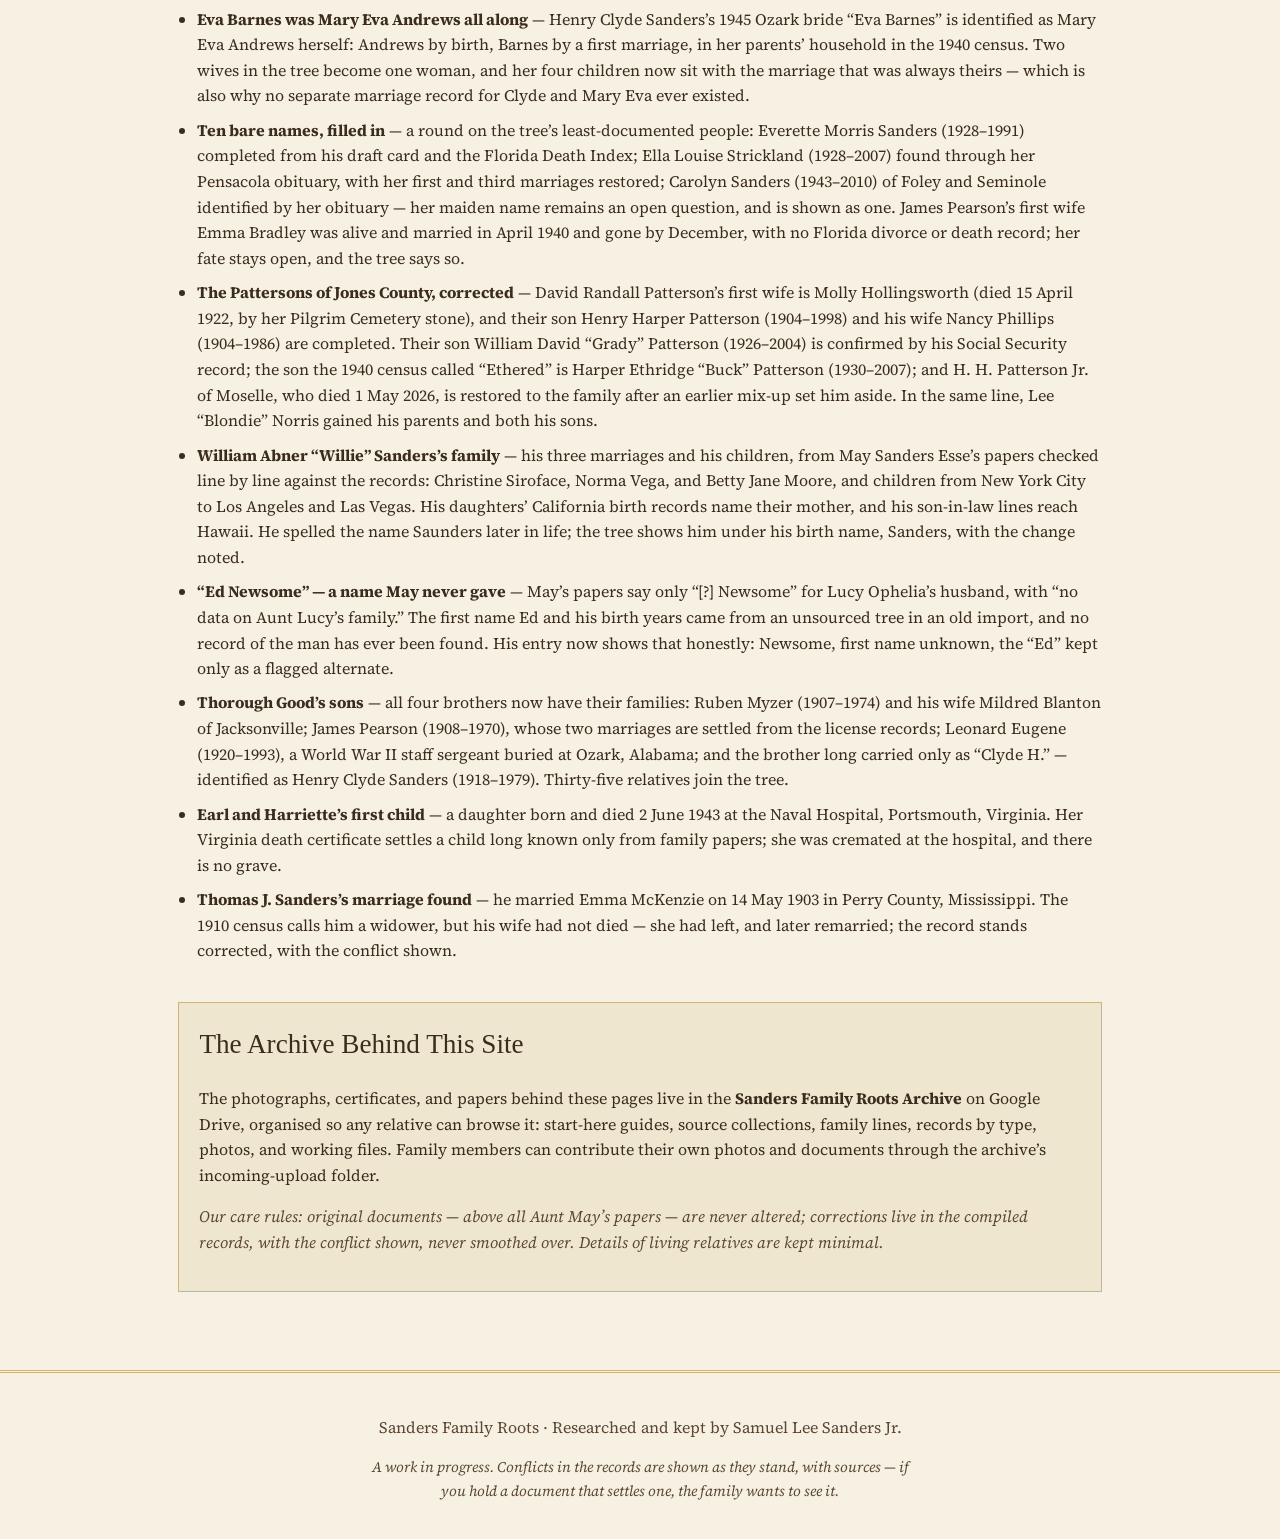
==== commit 40c81531: "Daily update — 1075 people / 368 families — 28 Nov 2026" ====
--- a/index.html
+++ b/index.html
@@ -42,7 +42,7 @@
   </section>
 
   <section class="stats" aria-label="The archive in numbers">
-    <div class="stat"><span class="stat-number">1068</span><span class="stat-label">People in the tree</span></div>
+    <div class="stat"><span class="stat-number">1075</span><span class="stat-label">People in the tree</span></div>
     <div class="stat"><span class="stat-number">368</span><span class="stat-label">Families</span></div>
     <div class="stat"><span class="stat-number">5</span><span class="stat-label">Family lines</span></div>
     <div class="stat"><span class="stat-number">366</span><span class="stat-label">Sources cited</span></div>
